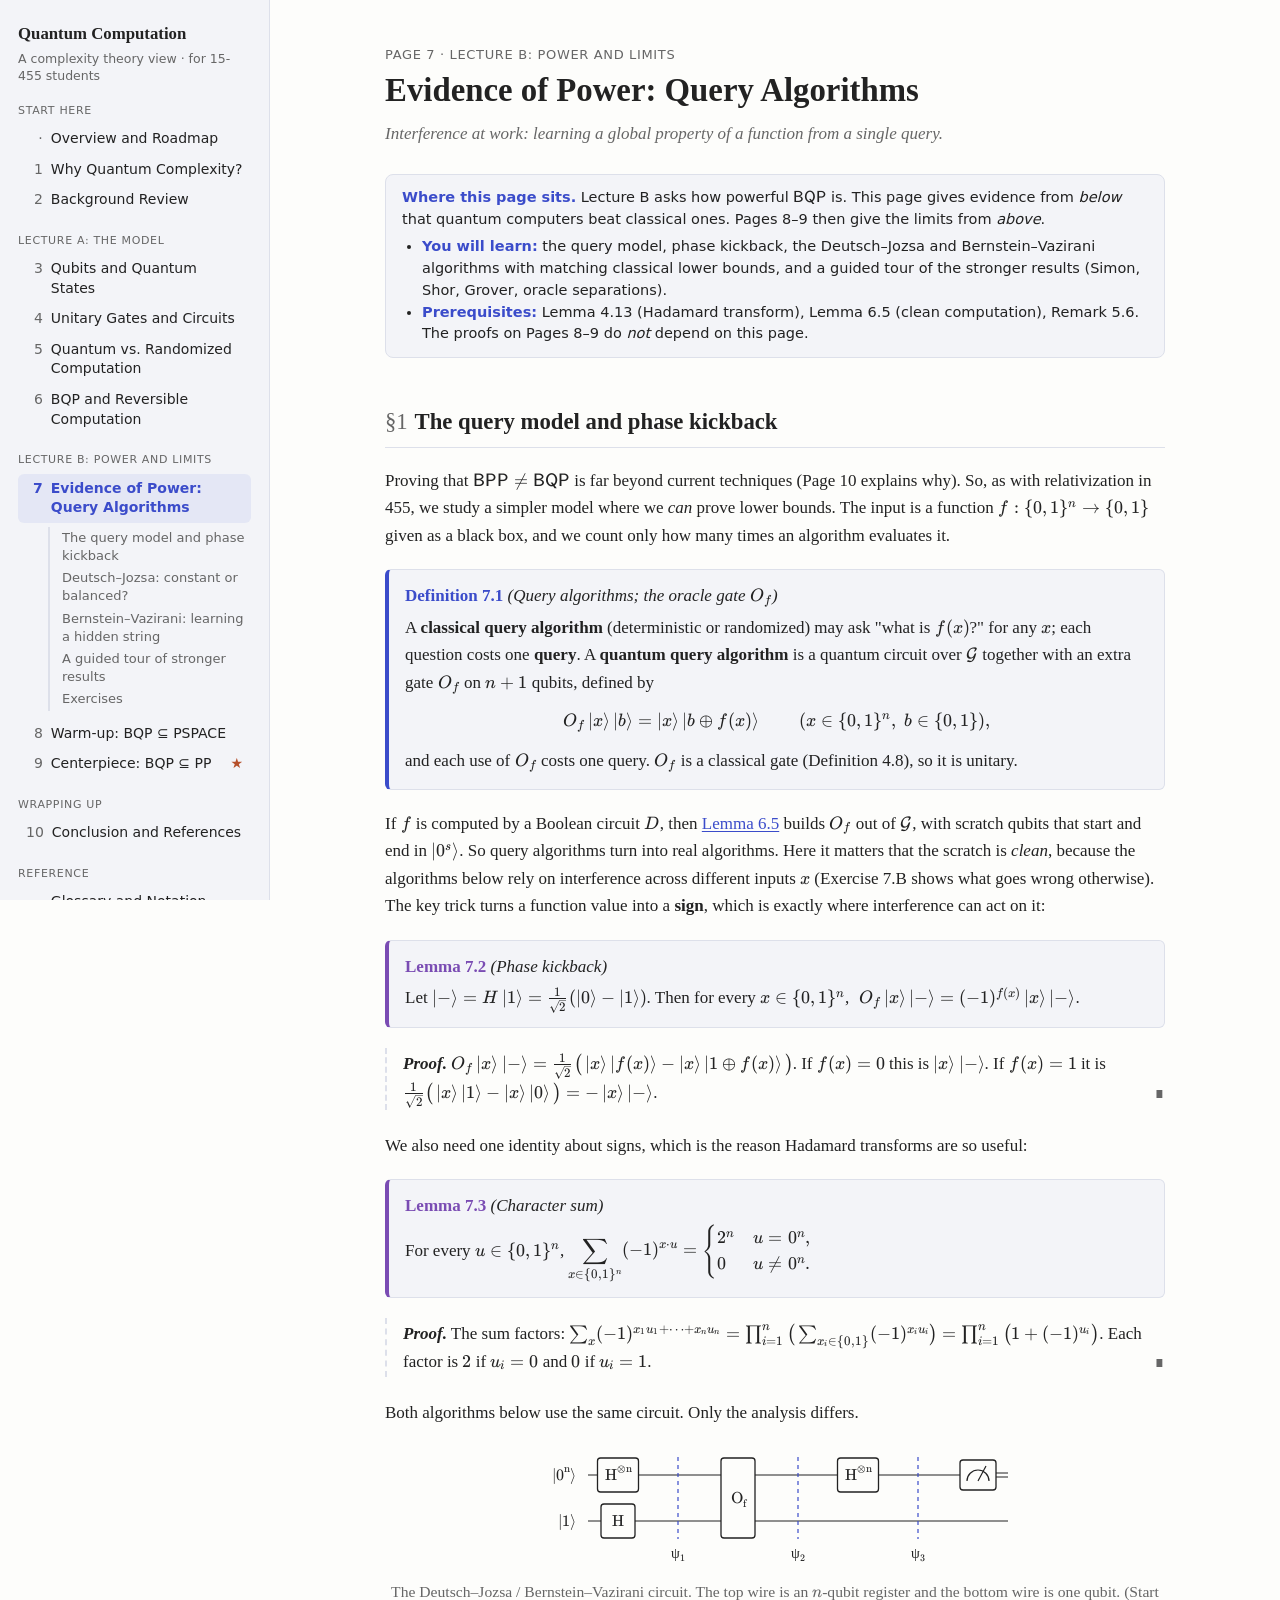
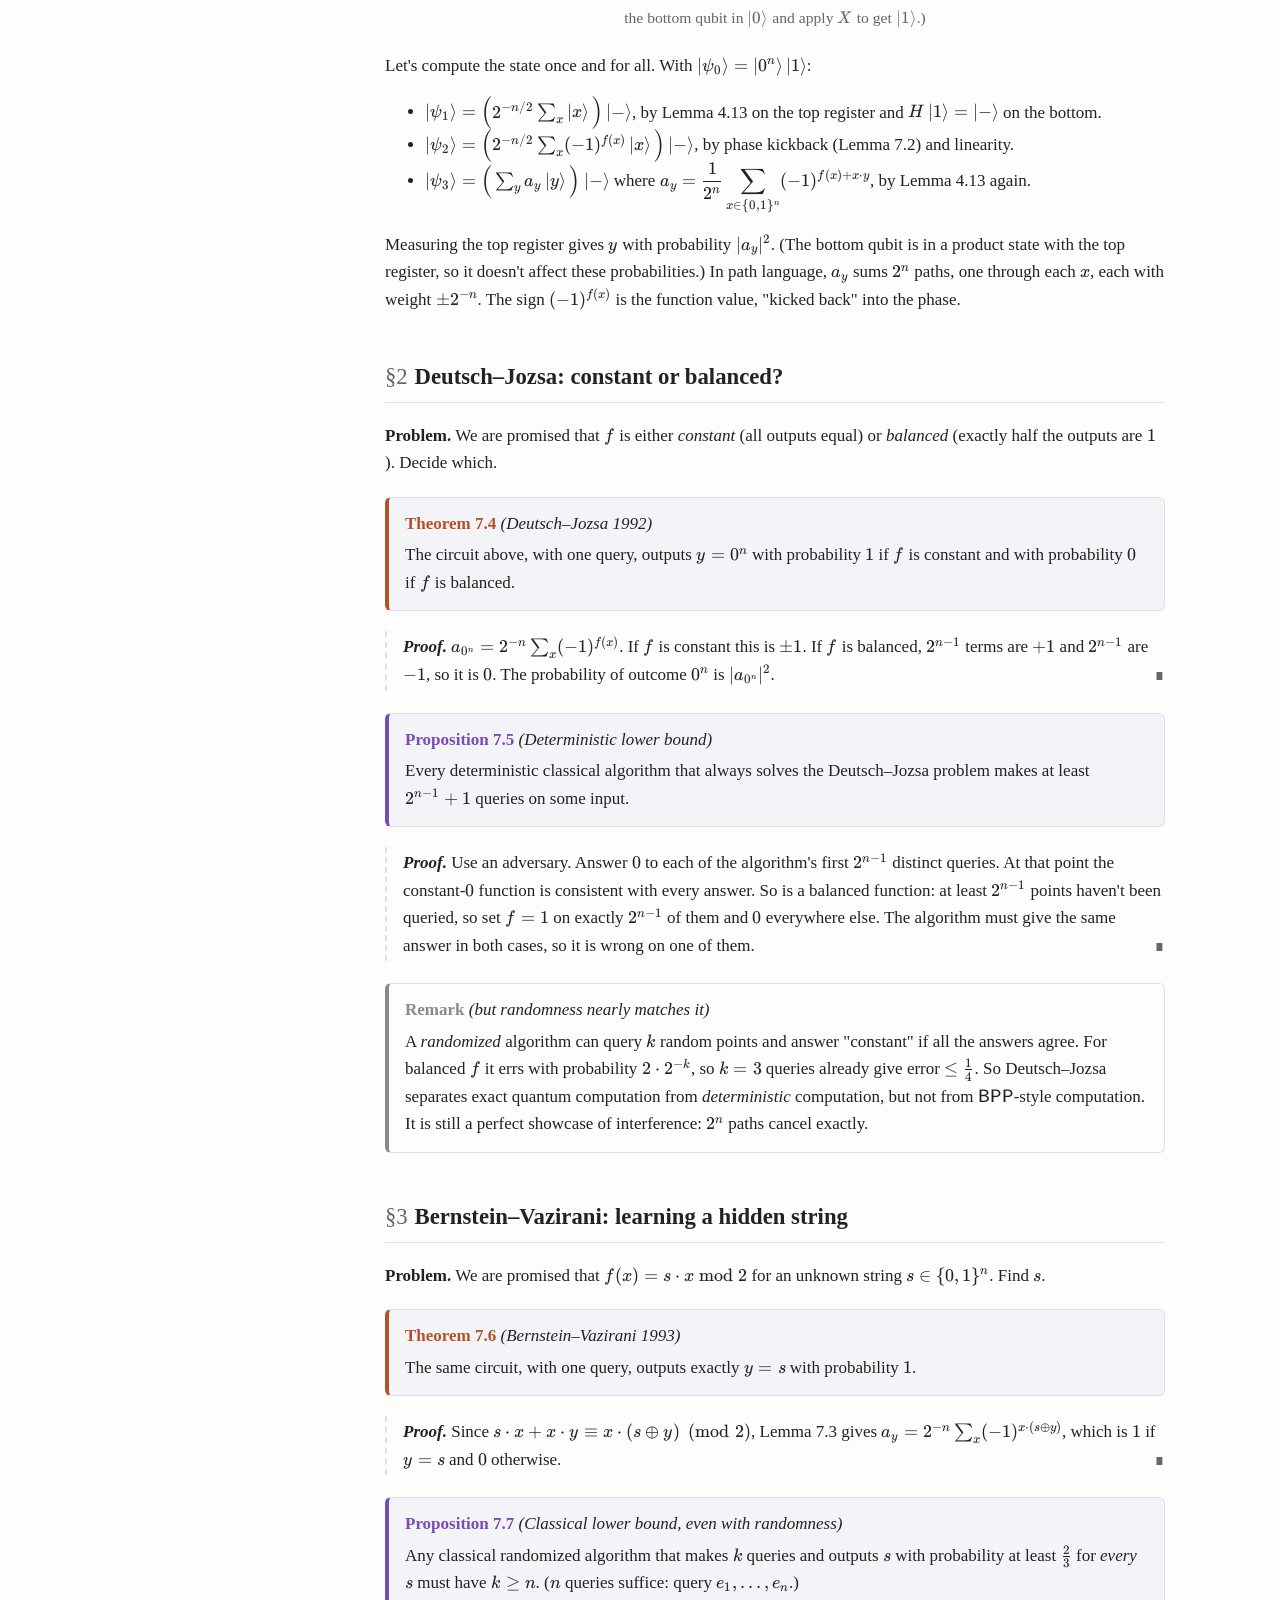
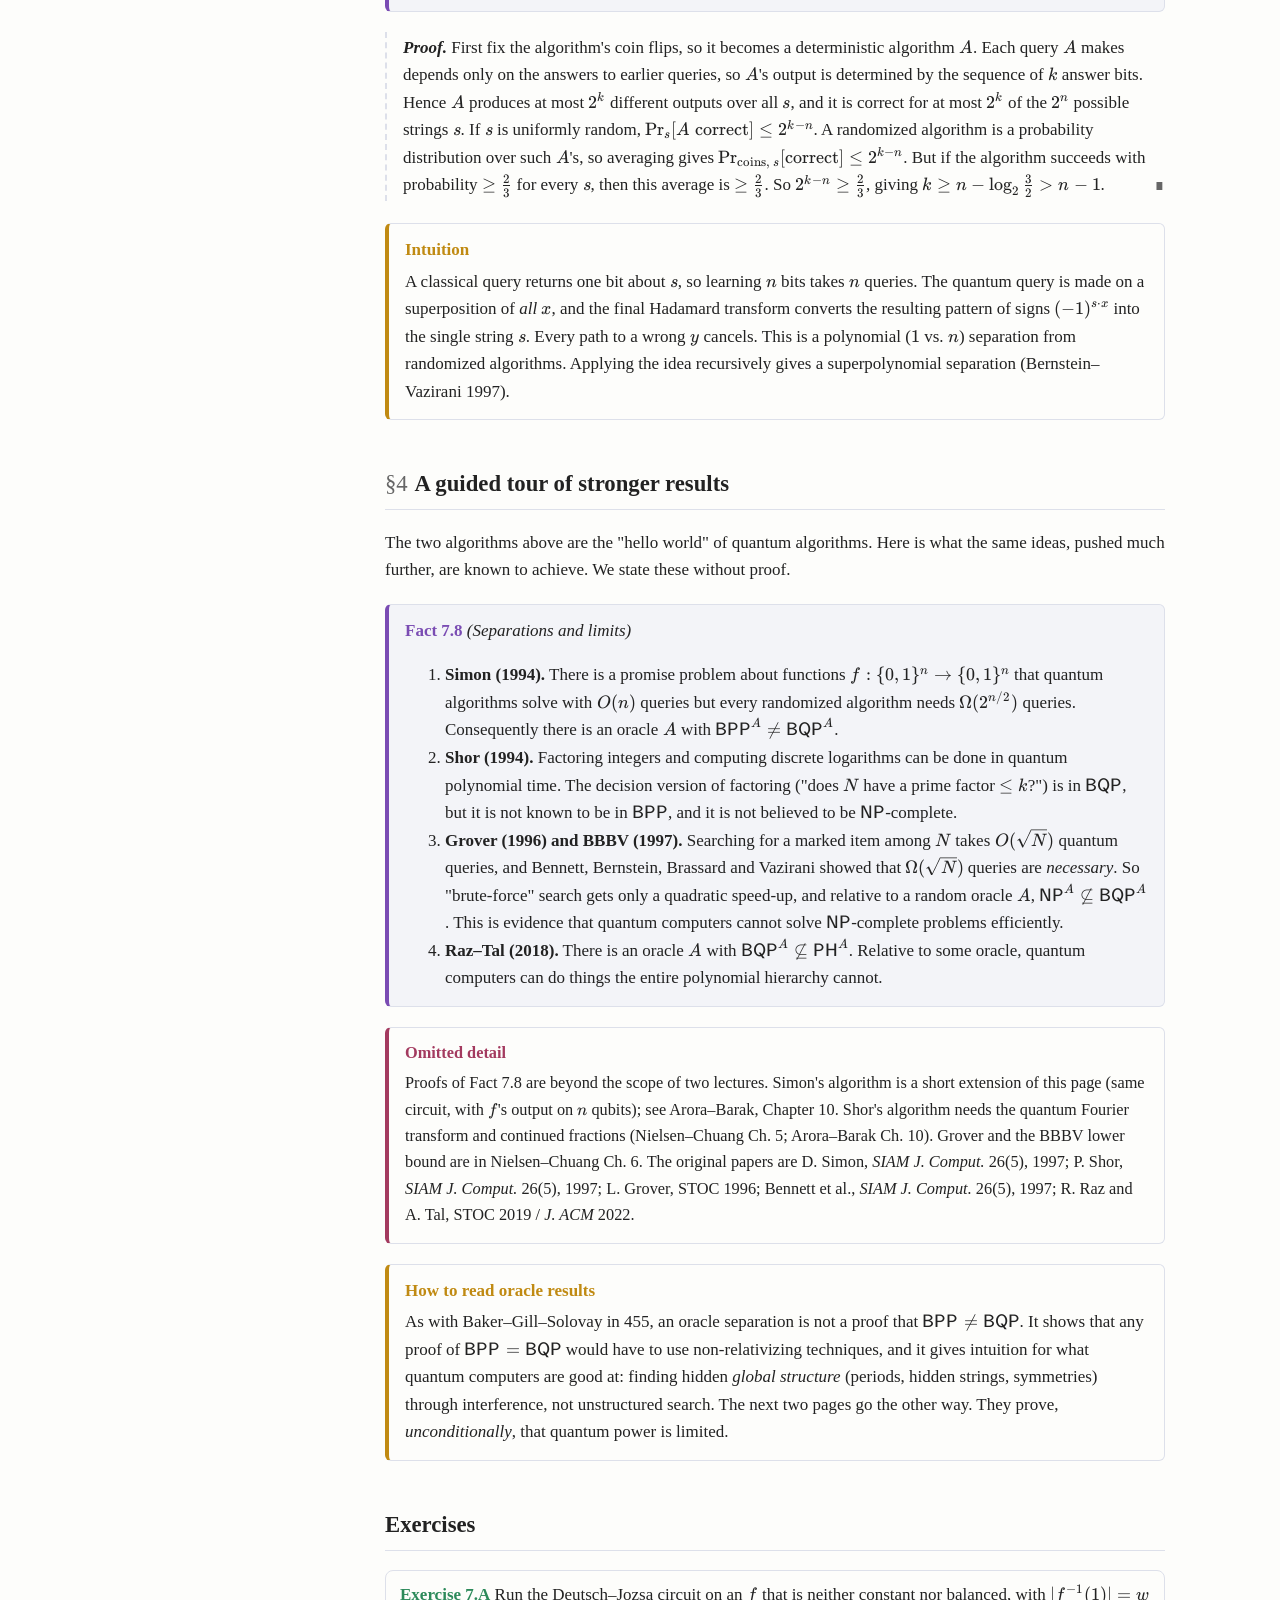
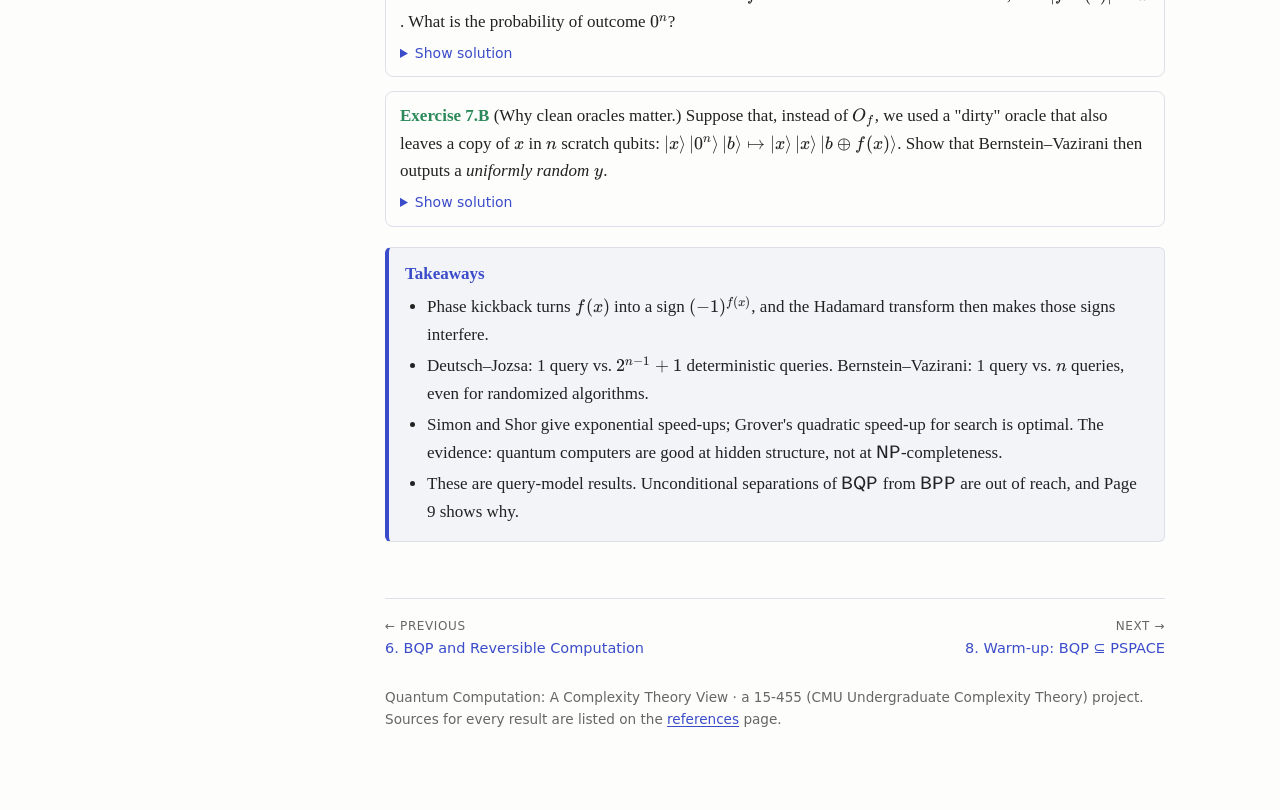
==== algorithms.html @ dc387c8b "Build out full quantum computation site (centerpiece: BQP ⊆ PP) Twelve pages with shared navigation," ====
<!DOCTYPE html>
<html lang="en">
<head>
  <meta charset="UTF-8">
  <meta name="viewport" content="width=device-width, initial-scale=1.0">
  <title>7. Evidence of Power: Query Algorithms | Quantum Computation</title>
  <link rel="icon" href="data:,">
  <link rel="stylesheet" href="assets/katex/katex.min.css">
  <link rel="stylesheet" href="assets/site.css">
  <script defer src="assets/katex/katex.min.js"></script>
  <script defer src="assets/katex/contrib/auto-render.min.js"></script>
  <script defer src="assets/site.js"></script>
</head>
<body>
<main><div class="content">

<p class="page-kicker">Page 7 &middot; Lecture B: power and limits</p>
<h1>Evidence of Power: Query Algorithms</h1>
<p class="subtitle">Interference at work: learning a global property of a function from a single query.</p>

<div class="place">
  <b>Where this page sits.</b> Lecture B asks how powerful $\mathsf{BQP}$ is. This page gives evidence from <em>below</em> that quantum computers beat classical ones. Pages 8&ndash;9 then give the limits from <em>above</em>.
  <ul>
    <li><b>You will learn:</b> the query model, phase kickback, the Deutsch&ndash;Jozsa and Bernstein&ndash;Vazirani algorithms with matching classical lower bounds, and a guided tour of the stronger results (Simon, Shor, Grover, oracle separations).</li>
    <li><b>Prerequisites:</b> Lemma 4.13 (Hadamard transform), Lemma 6.5 (clean computation), Remark 5.6. The proofs on Pages 8&ndash;9 do <em>not</em> depend on this page.</li>
  </ul>
</div>

<h2 id="query-model"><span class="sec">&sect;1</span>The query model and phase kickback</h2>
<p>
Proving that $\mathsf{BPP}\ne\mathsf{BQP}$ is far beyond current techniques (Page 10 explains why). So, as with relativization in 455, we study a simpler model where we <em>can</em> prove lower bounds.
The input is a function $f:\{0,1\}^n\to\{0,1\}$ given as a black box, and we count only how many times an algorithm evaluates it.
</p>
<div class="box def" id="def-oracle">
  <div class="box-title"><span class="label">Definition 7.1</span> <span class="name">(Query algorithms; the oracle gate $O_f$)</span></div>
  <p>A <strong>classical query algorithm</strong> (deterministic or randomized) may ask "what is $f(x)$?" for any $x$; each question costs one <strong>query</strong>.
  A <strong>quantum query algorithm</strong> is a quantum circuit over $\mathcal G$ together with an extra gate $O_f$ on $n+1$ qubits, defined by
  $$O_f\ket x\ket b = \ket x\ket{b\oplus f(x)}\qquad(x\in\{0,1\}^n,\ b\in\{0,1\}),$$
  and each use of $O_f$ costs one query. $O_f$ is a classical gate (Definition 4.8), so it is unitary.</p>
</div>
<p>
If $f$ is computed by a Boolean circuit $D$, then <a href="bqp.html#lem-bennett">Lemma 6.5</a> builds $O_f$ out of $\mathcal G$, with scratch qubits that start and end in $\ket{0^s}$. So query algorithms turn into real algorithms.
Here it matters that the scratch is <em>clean</em>, because the algorithms below rely on interference across different inputs $x$ (Exercise 7.B shows what goes wrong otherwise).
The key trick turns a function value into a <strong>sign</strong>, which is exactly where interference can act on it:
</p>
<div class="box lem" id="lem-kickback">
  <div class="box-title"><span class="label">Lemma 7.2</span> <span class="name">(Phase kickback)</span></div>
  <p>Let $\ket- = H\ket1 = \tfrac{1}{\sqrt2}(\ket0-\ket1)$. Then for every $x\in\{0,1\}^n$, $\;O_f\ket x\ket- = (-1)^{f(x)}\ket x\ket-$.</p>
</div>
<div class="proof"><span class="proof-label">Proof.</span>
  $O_f\ket x\ket- = \tfrac1{\sqrt2}\big(\ket x\ket{f(x)} - \ket x\ket{1\oplus f(x)}\big)$. If $f(x)=0$ this is $\ket x\ket-$. If $f(x)=1$ it is $\tfrac1{\sqrt2}\big(\ket x\ket1 - \ket x\ket0\big) = -\ket x\ket-$.
  <span class="qed">&#8718;</span>
</div>

<p>We also need one identity about signs, which is the reason Hadamard transforms are so useful:</p>
<div class="box lem" id="lem-charsum">
  <div class="box-title"><span class="label">Lemma 7.3</span> <span class="name">(Character sum)</span></div>
  <p>For every $u\in\{0,1\}^n$, $\displaystyle\sum_{x\in\{0,1\}^n}(-1)^{x\cdot u} = \begin{cases}2^n & u = 0^n,\\ 0 & u\ne 0^n.\end{cases}$</p>
</div>
<div class="proof"><span class="proof-label">Proof.</span>
  The sum factors: $\sum_x(-1)^{x_1u_1+\cdots+x_nu_n} = \prod_{i=1}^n\big(\sum_{x_i\in\{0,1\}}(-1)^{x_iu_i}\big) = \prod_{i=1}^n\big(1+(-1)^{u_i}\big)$. Each factor is $2$ if $u_i=0$ and $0$ if $u_i = 1$.
  <span class="qed">&#8718;</span>
</div>

<p>Both algorithms below use the same circuit. Only the analysis differs.</p>
<figure class="circuit" id="fig-dj" data-wires="|0^{n}⟩;|1⟩" data-gates="BOX H^{⊗n} 0 0 + H 1, SLICE ψ_1, BOX O_f 0 1, SLICE ψ_2, BOX H^{⊗n} 0 0, SLICE ψ_3, M 0"
  data-alt="Hadamard on n input qubits and on an ancilla in state 1, one oracle query, Hadamards on the input qubits, measure the input qubits">
  <figcaption>The Deutsch&ndash;Jozsa / Bernstein&ndash;Vazirani circuit. The top wire is an $n$-qubit register and the bottom wire is one qubit. (Start the bottom qubit in $\ket0$ and apply $X$ to get $\ket1$.)</figcaption>
</figure>
<p>Let's compute the state once and for all. With $\ket{\psi_0} = \ket{0^n}\ket1$:</p>
<ul>
  <li>$\ket{\psi_1} = \Big(2^{-n/2}\sum_{x}\ket x\Big)\ket-$, by Lemma 4.13 on the top register and $H\ket1 = \ket-$ on the bottom.</li>
  <li>$\ket{\psi_2} = \Big(2^{-n/2}\sum_x(-1)^{f(x)}\ket x\Big)\ket-$, by phase kickback (Lemma 7.2) and linearity.</li>
  <li>$\ket{\psi_3} = \Big(\sum_{y}a_y\ket y\Big)\ket-$ where $\displaystyle a_y = \frac{1}{2^n}\sum_{x\in\{0,1\}^n}(-1)^{f(x)+x\cdot y}$, by Lemma 4.13 again.</li>
</ul>
<p>Measuring the top register gives $y$ with probability $|a_y|^2$. (The bottom qubit is in a product state with the top register, so it doesn't affect these probabilities.)
In path language, $a_y$ sums $2^n$ paths, one through each $x$, each with weight $\pm 2^{-n}$. The sign $(-1)^{f(x)}$ is the function value, "kicked back" into the phase.</p>

<h2 id="dj"><span class="sec">&sect;2</span>Deutsch&ndash;Jozsa: constant or balanced?</h2>
<p><strong>Problem.</strong> We are promised that $f$ is either <em>constant</em> (all outputs equal) or <em>balanced</em> (exactly half the outputs are $1$). Decide which.</p>
<div class="box thm" id="thm-dj">
  <div class="box-title"><span class="label">Theorem 7.4</span> <span class="name">(Deutsch&ndash;Jozsa 1992)</span></div>
  <p>The circuit above, with one query, outputs $y = 0^n$ with probability $1$ if $f$ is constant and with probability $0$ if $f$ is balanced.</p>
</div>
<div class="proof"><span class="proof-label">Proof.</span>
  $a_{0^n} = 2^{-n}\sum_x(-1)^{f(x)}$. If $f$ is constant this is $\pm1$. If $f$ is balanced, $2^{n-1}$ terms are $+1$ and $2^{n-1}$ are $-1$, so it is $0$. The probability of outcome $0^n$ is $|a_{0^n}|^2$.
  <span class="qed">&#8718;</span>
</div>
<div class="box prop" id="prop-dj-lb">
  <div class="box-title"><span class="label">Proposition 7.5</span> <span class="name">(Deterministic lower bound)</span></div>
  <p>Every deterministic classical algorithm that always solves the Deutsch&ndash;Jozsa problem makes at least $2^{n-1}+1$ queries on some input.</p>
</div>
<div class="proof"><span class="proof-label">Proof.</span>
  Use an adversary. Answer $0$ to each of the algorithm's first $2^{n-1}$ distinct queries. At that point the constant-$0$ function is consistent with every answer. So is a balanced function:
  at least $2^{n-1}$ points haven't been queried, so set $f=1$ on exactly $2^{n-1}$ of them and $0$ everywhere else. The algorithm must give the same answer in both cases, so it is wrong on one of them.
  <span class="qed">&#8718;</span>
</div>
<div class="box rem" id="rem-dj-randomized">
  <div class="box-title"><span class="label">Remark</span> <span class="name">(but randomness nearly matches it)</span></div>
  <p>A <em>randomized</em> algorithm can query $k$ random points and answer "constant" if all the answers agree. For balanced $f$ it errs with probability $2\cdot2^{-k}$, so $k=3$ queries already give error $\le\tfrac14$.
  So Deutsch&ndash;Jozsa separates exact quantum computation from <em>deterministic</em> computation, but not from $\mathsf{BPP}$-style computation. It is still a perfect showcase of interference: $2^n$ paths cancel exactly.</p>
</div>

<h2 id="bv"><span class="sec">&sect;3</span>Bernstein&ndash;Vazirani: learning a hidden string</h2>
<p><strong>Problem.</strong> We are promised that $f(x) = s\cdot x \bmod 2$ for an unknown string $s\in\{0,1\}^n$. Find $s$.</p>
<div class="box thm" id="thm-bv">
  <div class="box-title"><span class="label">Theorem 7.6</span> <span class="name">(Bernstein&ndash;Vazirani 1993)</span></div>
  <p>The same circuit, with one query, outputs exactly $y = s$ with probability $1$.</p>
</div>
<div class="proof"><span class="proof-label">Proof.</span>
  Since $s\cdot x + x\cdot y \equiv x\cdot(s\oplus y)\pmod 2$, Lemma 7.3 gives $a_y = 2^{-n}\sum_x(-1)^{x\cdot(s\oplus y)}$, which is $1$ if $y = s$ and $0$ otherwise.
  <span class="qed">&#8718;</span>
</div>
<div class="box prop" id="prop-bv-lb">
  <div class="box-title"><span class="label">Proposition 7.7</span> <span class="name">(Classical lower bound, even with randomness)</span></div>
  <p>Any classical randomized algorithm that makes $k$ queries and outputs $s$ with probability at least $\tfrac23$ for <em>every</em> $s$ must have $k\ge n$. ($n$ queries suffice: query $e_1,\dots,e_n$.)</p>
</div>
<div class="proof"><span class="proof-label">Proof.</span>
  First fix the algorithm's coin flips, so it becomes a deterministic algorithm $A$. Each query $A$ makes depends only on the answers to earlier queries, so $A$'s output is determined by the sequence of $k$ answer bits.
  Hence $A$ produces at most $2^k$ different outputs over all $s$, and it is correct for at most $2^k$ of the $2^n$ possible strings $s$. If $s$ is uniformly random, $\Pr_s[A\text{ correct}]\le 2^{k-n}$.
  A randomized algorithm is a probability distribution over such $A$'s, so averaging gives $\Pr_{\text{coins},\,s}[\text{correct}]\le2^{k-n}$.
  But if the algorithm succeeds with probability $\ge\tfrac23$ for every $s$, then this average is $\ge\tfrac23$. So $2^{k-n}\ge\tfrac23$, giving $k\ge n-\log_2\tfrac32 > n-1$.
  <span class="qed">&#8718;</span>
</div>
<div class="box intu" id="intu-bv">
  <div class="box-title"><span class="label">Intuition</span></div>
  <p>A classical query returns one bit about $s$, so learning $n$ bits takes $n$ queries. The quantum query is made on a superposition of <em>all</em> $x$, and the final Hadamard transform converts the resulting pattern of signs
  $(-1)^{s\cdot x}$ into the single string $s$. Every path to a wrong $y$ cancels. This is a polynomial ($1$ vs. $n$) separation from randomized algorithms. Applying the idea recursively gives a superpolynomial separation (Bernstein&ndash;Vazirani 1997).</p>
</div>

<h2 id="tour"><span class="sec">&sect;4</span>A guided tour of stronger results</h2>
<p>The two algorithms above are the "hello world" of quantum algorithms. Here is what the same ideas, pushed much further, are known to achieve. We state these without proof.</p>
<div class="box fact" id="fact-separations">
  <div class="box-title"><span class="label">Fact 7.8</span> <span class="name">(Separations and limits)</span></div>
  <ol>
    <li><strong>Simon (1994).</strong> There is a promise problem about functions $f:\{0,1\}^n\to\{0,1\}^n$ that quantum algorithms solve with $O(n)$ queries but every randomized algorithm needs $\Omega(2^{n/2})$ queries.
      Consequently there is an oracle $A$ with $\mathsf{BPP}^A\ne\mathsf{BQP}^A$.</li>
    <li><strong>Shor (1994).</strong> Factoring integers and computing discrete logarithms can be done in quantum polynomial time. The decision version of factoring ("does $N$ have a prime factor $\le k$?") is in $\mathsf{BQP}$,
      but it is not known to be in $\mathsf{BPP}$, and it is not believed to be $\mathsf{NP}$-complete.</li>
    <li><strong>Grover (1996) and BBBV (1997).</strong> Searching for a marked item among $N$ takes $O(\sqrt N)$ quantum queries, and Bennett, Bernstein, Brassard and Vazirani showed that $\Omega(\sqrt N)$ queries are <em>necessary</em>.
      So "brute-force" search gets only a quadratic speed-up, and relative to a random oracle $A$, $\mathsf{NP}^A\not\subseteq\mathsf{BQP}^A$. This is evidence that quantum computers cannot solve $\mathsf{NP}$-complete problems efficiently.</li>
    <li><strong>Raz&ndash;Tal (2018).</strong> There is an oracle $A$ with $\mathsf{BQP}^A\not\subseteq\mathsf{PH}^A$. Relative to some oracle, quantum computers can do things the entire polynomial hierarchy cannot.</li>
  </ol>
</div>
<div class="box omit" id="omit-separations">
  <div class="box-title"><span class="label">Omitted detail</span></div>
  <p>Proofs of Fact 7.8 are beyond the scope of two lectures. Simon's algorithm is a short extension of this page (same circuit, with $f$'s output on $n$ qubits); see Arora&ndash;Barak, Chapter 10.
  Shor's algorithm needs the quantum Fourier transform and continued fractions (Nielsen&ndash;Chuang Ch. 5; Arora&ndash;Barak Ch. 10). Grover and the BBBV lower bound are in Nielsen&ndash;Chuang Ch. 6.
  The original papers are D. Simon, <em>SIAM J. Comput.</em> 26(5), 1997; P. Shor, <em>SIAM J. Comput.</em> 26(5), 1997; L. Grover, STOC 1996; Bennett et al., <em>SIAM J. Comput.</em> 26(5), 1997; R. Raz and A. Tal, STOC 2019 / <em>J. ACM</em> 2022.</p>
</div>
<div class="box intu" id="intu-oracles">
  <div class="box-title"><span class="label">How to read oracle results</span></div>
  <p>As with Baker&ndash;Gill&ndash;Solovay in 455, an oracle separation is not a proof that $\mathsf{BPP}\ne\mathsf{BQP}$. It shows that any proof of $\mathsf{BPP}=\mathsf{BQP}$ would have to use non-relativizing techniques,
  and it gives intuition for what quantum computers are good at: finding hidden <em>global structure</em> (periods, hidden strings, symmetries) through interference, not unstructured search.
  The next two pages go the other way. They prove, <em>unconditionally</em>, that quantum power is limited.</p>
</div>

<h2 id="exercises">Exercises</h2>
<div class="exercise-q">
  <span class="label">Exercise 7.A</span> Run the Deutsch&ndash;Jozsa circuit on an $f$ that is neither constant nor balanced, with $|f^{-1}(1)| = w$. What is the probability of outcome $0^n$?
  <details><summary>Show solution</summary><p>$a_{0^n} = 2^{-n}\big((2^n-w) - w\big) = 1 - 2w/2^n$, so the probability is $(1-2w/2^n)^2$. It is $1$ at $w\in\{0,2^n\}$ and $0$ at $w=2^{n-1}$.</p></details>
</div>
<div class="exercise-q">
  <span class="label">Exercise 7.B</span> (Why clean oracles matter.) Suppose that, instead of $O_f$, we used a "dirty" oracle that also leaves a copy of $x$ in $n$ scratch qubits:
  $\ket x\ket{0^n}\ket b\mapsto\ket x\ket x\ket{b\oplus f(x)}$. Show that Bernstein&ndash;Vazirani then outputs a <em>uniformly random</em> $y$.
  <details><summary>Show solution</summary><p>After the query the state is $2^{-n/2}\sum_x(-1)^{s\cdot x}\ket x\ket x\ket-$. After $H^{\otimes n}$ on the first register it is $2^{-n}\sum_{x,y}(-1)^{s\cdot x+x\cdot y}\ket y\ket x\ket-$.
  Now each $\ket{y}\ket{x}$ is a <em>different</em> basis state for each $x$, so nothing cancels (Remark 5.6). $\Pr[y] = \sum_x 2^{-2n} = 2^{-n}$ for every $y$.</p></details>
</div>

<div class="box takeaways" id="takeaways">
  <div class="box-title"><span class="label">Takeaways</span></div>
  <ul>
    <li>Phase kickback turns $f(x)$ into a sign $(-1)^{f(x)}$, and the Hadamard transform then makes those signs interfere.</li>
    <li>Deutsch&ndash;Jozsa: 1 query vs. $2^{n-1}+1$ deterministic queries. Bernstein&ndash;Vazirani: 1 query vs. $n$ queries, even for randomized algorithms.</li>
    <li>Simon and Shor give exponential speed-ups; Grover's quadratic speed-up for search is optimal. The evidence: quantum computers are good at hidden structure, not at $\mathsf{NP}$-completeness.</li>
    <li>These are query-model results. Unconditional separations of $\mathsf{BQP}$ from $\mathsf{BPP}$ are out of reach, and Page 9 shows why.</li>
  </ul>
</div>

</div></main>
</body>
</html>
---- assets/site.css ----
/* Quantum Computation: A Complexity Theory View — shared styles */
:root {
  --bg: #fdfdfb;
  --text: #222;
  --muted: #666;
  --accent: #3b4cca;
  --accent-soft: rgba(59, 76, 202, 0.08);
  --card: #f3f4f8;
  --border: #dde0ea;
  --def: #3b4cca;
  --thm: #b5502b;
  --lem: #7a4cb3;
  --ex: #2c8a5a;
  --rem: #8a8a8a;
  --intu: #c08a12;
  --omit: #a33a5f;
  --pos: #2c8a5a;
  --neg: #c0392b;
  --sidebar-w: 270px;
}
@media (prefers-color-scheme: dark) {
  :root {
    --bg: #16171c;
    --text: #e6e6e6;
    --muted: #a0a0a8;
    --accent: #8f9cff;
    --accent-soft: rgba(143, 156, 255, 0.10);
    --card: #20222a;
    --border: #33364a;
    --def: #8f9cff;
    --thm: #f0936b;
    --lem: #c19cf0;
    --ex: #6fd19c;
    --rem: #9a9aa4;
    --intu: #f2c25a;
    --omit: #f08cb0;
    --pos: #6fd19c;
    --neg: #ff8a7a;
  }
}
* { box-sizing: border-box; }
html { scroll-padding-top: 16px; }
body {
  margin: 0;
  background: var(--bg);
  color: var(--text);
  font-family: Georgia, "Times New Roman", serif;
  font-size: 17px;
  line-height: 1.62;
}
a { color: var(--accent); text-decoration-thickness: 1px; text-underline-offset: 2px; }
a:hover { text-decoration-thickness: 2px; }

/* ---------- layout ---------- */
.layout { display: flex; min-height: 100vh; }
#sidebar {
  width: var(--sidebar-w);
  flex: 0 0 var(--sidebar-w);
  border-right: 1px solid var(--border);
  background: var(--card);
  position: sticky; top: 0; height: 100vh; overflow-y: auto;
  padding: 22px 18px 40px;
  font-family: system-ui, -apple-system, "Segoe UI", sans-serif;
  font-size: 14px;
  line-height: 1.4;
}
#sidebar .site-title { display: block; font-family: Georgia, serif; font-size: 1.05rem; font-weight: bold; color: var(--text); text-decoration: none; margin-bottom: 4px; }
#sidebar .site-sub { color: var(--muted); font-size: 12.5px; margin-bottom: 18px; }
#sidebar .part { text-transform: uppercase; letter-spacing: .06em; font-size: 11px; color: var(--muted); margin: 18px 0 6px; }
#sidebar ol { list-style: none; padding: 0; margin: 0; }
#sidebar li { margin: 1px 0; }
#sidebar li a { display: flex; gap: 8px; padding: 5px 8px; border-radius: 6px; color: var(--text); text-decoration: none; }
#sidebar li a:hover { background: var(--accent-soft); }
#sidebar li a .num { color: var(--muted); min-width: 1.2em; text-align: right; }
#sidebar li.current > a { background: var(--accent-soft); color: var(--accent); font-weight: 600; }
#sidebar li.current > a .num { color: var(--accent); }
#sidebar li.star > a::after { content: "★"; color: var(--thm); margin-left: auto; }
#sidebar .toc { margin: 4px 0 8px 30px; border-left: 2px solid var(--border); padding-left: 8px; }
#sidebar .toc a { display: block; padding: 2px 4px; color: var(--muted); text-decoration: none; font-size: 13px; }
#sidebar .toc a:hover, #sidebar .toc a.active { color: var(--accent); }
#sidebar .side-tools { margin-top: 22px; border-top: 1px solid var(--border); padding-top: 12px; }
#sidebar .side-tools a { display: block; padding: 3px 0; text-decoration: none; }

#menu-btn { display: none; }
main {
  flex: 1 1 auto;
  min-width: 0;
  padding: 44px 32px 80px;
}
.content { max-width: 780px; margin: 0 auto; }

@media (max-width: 900px) {
  .layout { display: block; }
  #sidebar { position: fixed; z-index: 50; left: 0; top: 0; transform: translateX(-100%); transition: transform .2s; box-shadow: 2px 0 12px rgba(0,0,0,.2); }
  body.nav-open #sidebar { transform: none; }
  #menu-btn { display: block; position: fixed; top: 10px; left: 10px; z-index: 60; background: var(--card); color: var(--text); border: 1px solid var(--border); border-radius: 8px; padding: 6px 11px; font-size: 15px; cursor: pointer; font-family: system-ui, sans-serif; }
  main { padding: 56px 16px 64px; }
}

/* ---------- headings ---------- */
.page-kicker { font-family: system-ui, sans-serif; font-size: 13px; letter-spacing: .05em; text-transform: uppercase; color: var(--muted); margin: 0 0 6px; }
h1 { font-size: 2.05rem; line-height: 1.2; margin: 0 0 10px; }
.subtitle { color: var(--muted); margin: 0 0 26px; font-style: italic; }
h2 { font-size: 1.42rem; margin-top: 46px; border-bottom: 1px solid var(--border); padding-bottom: 6px; }
h3 { font-size: 1.15rem; margin-top: 30px; }
h2 .sec, h3 .sec { color: var(--muted); font-weight: normal; margin-right: .3em; }

/* ---------- "where this page sits" banner ---------- */
.place {
  font-family: system-ui, sans-serif; font-size: 14.5px; line-height: 1.5;
  background: var(--card); border: 1px solid var(--border); border-radius: 8px;
  padding: 12px 16px; margin: 0 0 28px;
}
.place b { color: var(--accent); }
.place ul { margin: 6px 0 0; padding-left: 20px; }

/* ---------- theorem-like boxes ---------- */
.box {
  --c: var(--def);
  border: 1px solid var(--border);
  border-left: 4px solid var(--c);
  background: var(--card);
  border-radius: 6px;
  padding: 12px 16px 10px;
  margin: 20px 0;
  scroll-margin-top: 20px;
}
.box > .box-title { font-weight: bold; margin-bottom: 4px; }
.box > .box-title .label { color: var(--c); }
.box > .box-title .name { font-weight: normal; font-style: italic; }
.box > :last-child { margin-bottom: 4px; }
.box p:first-of-type { margin-top: 2px; }
.box.def { --c: var(--def); }
.box.thm, .box.cor { --c: var(--thm); }
.box.thm.centerpiece { border-width: 2px; border-left-width: 6px; box-shadow: 0 0 0 4px var(--accent-soft); }
.box.lem, .box.claim, .box.prop, .box.fact { --c: var(--lem); }
.box.ex { --c: var(--ex); background: transparent; }
.box.rem { --c: var(--rem); background: transparent; }
.box.intu { --c: var(--intu); background: transparent; }
.box.omit { --c: var(--omit); background: transparent; font-size: 0.96em; }
.box.takeaways { --c: var(--accent); }
.box.takeaways ol, .box.takeaways ul { margin: 6px 0; padding-left: 22px; }
.box.takeaways li { margin: 4px 0; }
.box:target, .box.flash { animation: flash 1.6s ease-out; }
@keyframes flash { 0% { box-shadow: 0 0 0 6px var(--accent-soft), 0 0 0 2px var(--accent); } 100% { box-shadow: none; } }
.box.thm.centerpiece:target { animation: none; }

.proof { margin: 6px 0 22px; padding: 2px 0 2px 16px; border-left: 2px dashed var(--border); }
.proof > .proof-label { font-style: italic; font-weight: bold; }
.qed { float: right; color: var(--muted); }
.proof::after { content: ""; display: block; clear: both; }

/* step-by-step proof roadmaps */
.roadmap { counter-reset: step; list-style: none; padding: 0; }
.roadmap > li { counter-increment: step; position: relative; padding: 8px 12px 8px 46px; margin: 8px 0; border: 1px solid var(--border); border-radius: 8px; }
.roadmap > li::before { content: counter(step); position: absolute; left: 12px; top: 8px; width: 24px; height: 24px; border-radius: 50%; background: var(--accent); color: var(--bg); font-family: system-ui, sans-serif; font-size: 13px; font-weight: bold; display: flex; align-items: center; justify-content: center; }

/* display equations */
.eq { overflow-x: auto; overflow-y: hidden; margin: 10px 0; }
.eq-tag { float: right; color: var(--muted); margin-left: 12px; }
.katex-display { margin: .7em 0; overflow-x: auto; overflow-y: hidden; padding: 2px 0; }

/* exercises */
details.exercise { border: 1px solid var(--border); border-radius: 8px; padding: 10px 14px; margin: 12px 0; }
details.exercise > summary { cursor: pointer; font-weight: bold; }
details.exercise > summary .label { color: var(--ex); }
details.exercise > .q { margin: 8px 0; }
details.exercise .sol { border-top: 1px dashed var(--border); margin-top: 8px; padding-top: 6px; }
.exercise-q { border: 1px solid var(--border); border-radius: 8px; padding: 10px 14px 4px; margin: 14px 0; }
.exercise-q > .label { font-weight: bold; color: var(--ex); }
.exercise-q details { margin: 6px 0 8px; }
.exercise-q details summary { cursor: pointer; color: var(--accent); font-family: system-ui, sans-serif; font-size: 14px; }

/* tables */
table { border-collapse: collapse; margin: 14px 0; font-size: 0.95em; }
th, td { border: 1px solid var(--border); padding: 6px 10px; text-align: left; vertical-align: top; }
th { background: var(--card); }
.table-wrap { overflow-x: auto; }

/* figures */
figure { margin: 22px 0; text-align: center; }
figure svg { max-width: 100%; height: auto; }
figcaption { color: var(--muted); font-size: 0.92em; margin-top: 6px; text-align: center; }
.circuit svg text { font-family: KaTeX_Main, Georgia, "Times New Roman", serif; }

/* class-inclusion chain */
.chain { display: flex; flex-wrap: wrap; align-items: stretch; justify-content: center; gap: 0; margin: 22px 0; font-family: system-ui, sans-serif; }
.chain .cls { border: 2px solid var(--border); border-radius: 10px; padding: 8px 12px; background: var(--card); font-weight: bold; text-align: center; min-width: 72px; display: flex; flex-direction: column; justify-content: center; }
.chain .cls.q { border-color: var(--accent); color: var(--accent); }
.chain .sub { display: flex; flex-direction: column; align-items: center; justify-content: center; padding: 0 6px; font-size: 12px; color: var(--muted); max-width: 112px; text-align: center; line-height: 1.25; }
.chain .sub .sym { font-size: 22px; color: var(--text); line-height: 1.1; }
.chain .sub a { text-decoration: none; }
.chain .sub.star .sym { color: var(--thm); }

/* nav footer */
.pager { display: flex; justify-content: space-between; gap: 16px; margin-top: 56px; padding-top: 18px; border-top: 1px solid var(--border); font-family: system-ui, sans-serif; font-size: 14.5px; }
.pager a { text-decoration: none; display: block; max-width: 48%; }
.pager a .dir { display: block; color: var(--muted); font-size: 12px; text-transform: uppercase; letter-spacing: .05em; }
.pager .next { text-align: right; margin-left: auto; }
footer.site-foot { margin-top: 26px; color: var(--muted); font-size: 0.85rem; font-family: system-ui, sans-serif; }

/* hover previews */
#preview {
  position: absolute; z-index: 100; max-width: min(520px, 92vw); max-height: 60vh; overflow: auto;
  background: var(--bg); border: 1px solid var(--border); border-radius: 8px;
  box-shadow: 0 8px 28px rgba(0,0,0,.18); padding: 4px 10px; font-size: 15px; display: none;
}
#preview .box { margin: 8px 0; }
#preview .pv-src { font-family: system-ui, sans-serif; font-size: 12px; color: var(--muted); margin: 6px 2px 2px; }

/* misc */
.muted { color: var(--muted); }
.small { font-size: 0.9em; }
.pos { color: var(--pos); font-weight: bold; }
.neg { color: var(--neg); font-weight: bold; }
.kbd, code { font-family: ui-monospace, Menlo, Consolas, monospace; font-size: 0.88em; background: var(--card); border: 1px solid var(--border); border-radius: 4px; padding: 0 4px; }
pre.algo { font-family: ui-monospace, Menlo, Consolas, monospace; font-size: 14px; line-height: 1.5; background: var(--card); border: 1px solid var(--border); border-radius: 8px; padding: 12px 16px; overflow-x: auto; }
.algo-box { background: var(--card); border: 1px solid var(--border); border-radius: 8px; padding: 10px 16px; margin: 16px 0; }
.algo-box .algo-title { font-weight: bold; font-family: system-ui, sans-serif; font-size: 14.5px; margin-bottom: 4px; }
.algo-box ol { margin: 4px 0; padding-left: 22px; }
.algo-box ol ol { margin: 0; }
.two-col { display: grid; grid-template-columns: 1fr 1fr; gap: 16px; }
@media (max-width: 640px) { .two-col { grid-template-columns: 1fr; } }
.card { background: var(--card); border: 1px solid var(--border); border-radius: 8px; padding: 10px 14px; }
.card h4 { margin: 0 0 4px; }

/* overview roadmap cards */
ol.outline { padding-left: 0; list-style: none; }
ol.outline > li { background: var(--card); border: 1px solid var(--border); border-radius: 8px; padding: 14px 18px; margin-bottom: 14px; }
ol.outline > li h3 { margin: 0 0 4px; font-size: 1.1rem; }
ol.outline > li h3 a { text-decoration: none; }
ol.outline > li h3 .n { color: var(--muted); font-weight: normal; margin-right: 6px; }
ol.outline > li p { margin: 4px 0 0; }
ol.outline > li .yields { font-family: system-ui, sans-serif; font-size: 13px; color: var(--muted); margin-top: 6px; }
.lecture-tag { display: inline-block; font-family: system-ui, sans-serif; font-size: 12px; border: 1px solid var(--border); border-radius: 999px; padding: 1px 9px; color: var(--muted); margin-left: 6px; vertical-align: middle; }

/* glossary */
.gloss dt { font-weight: bold; margin-top: 14px; }
.gloss dd { margin: 2px 0 0 18px; }
.gloss dd .where { font-family: system-ui, sans-serif; font-size: 13px; }

/* path explorer widget */
.explorer { border: 2px solid var(--accent); border-radius: 10px; padding: 14px 16px; margin: 24px 0; font-family: system-ui, sans-serif; font-size: 14.5px; }
.explorer h4 { margin: 0 0 8px; font-family: Georgia, serif; font-size: 1.1rem; }
.explorer .controls { display: flex; flex-wrap: wrap; gap: 10px; align-items: end; margin-bottom: 10px; }
.explorer label { display: flex; flex-direction: column; font-size: 12.5px; color: var(--muted); gap: 3px; }
.explorer select, .explorer input, .explorer textarea, .explorer button { font: inherit; color: var(--text); background: var(--bg); border: 1px solid var(--border); border-radius: 6px; padding: 5px 8px; }
.explorer textarea { width: 100%; min-height: 58px; font-family: ui-monospace, Menlo, Consolas, monospace; font-size: 13.5px; }
.explorer button { background: var(--accent); color: var(--bg); border-color: var(--accent); cursor: pointer; font-weight: 600; }
.explorer .err { color: var(--neg); margin: 6px 0; }
.explorer .panel { margin-top: 12px; }
.explorer .panel h5 { margin: 6px 0; font-size: 14px; }
.explorer table { font-family: ui-monospace, Menlo, Consolas, monospace; font-size: 12.5px; }
.explorer td.c, .explorer th.c { text-align: center; }
.explorer .scroll { max-height: 320px; overflow: auto; border: 1px solid var(--border); border-radius: 6px; }
.explorer .scroll table { margin: 0; }
.explorer .summary { background: var(--card); border-radius: 8px; padding: 8px 12px; }
.explorer .summary div { margin: 2px 0; }
.katex { font-size: 1.07em; }
.chain .katex { font-size: 1.1em; }
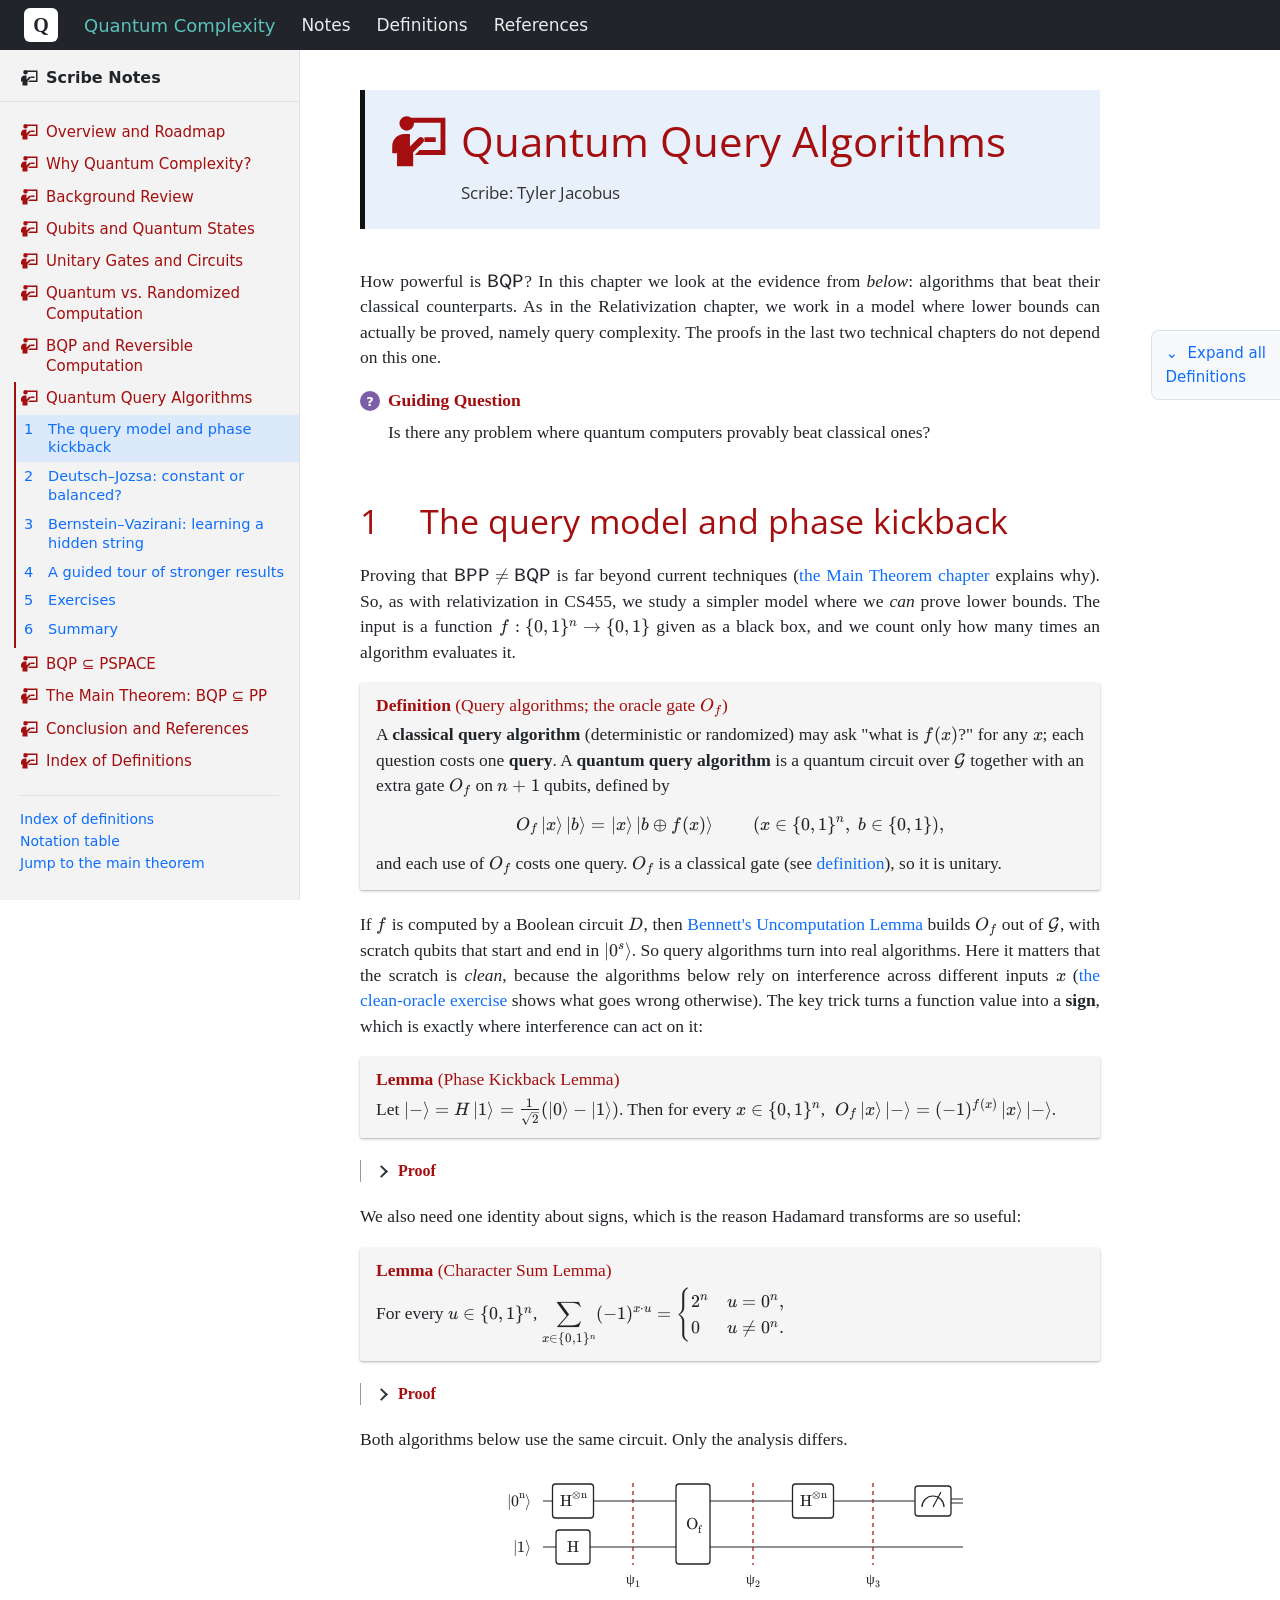
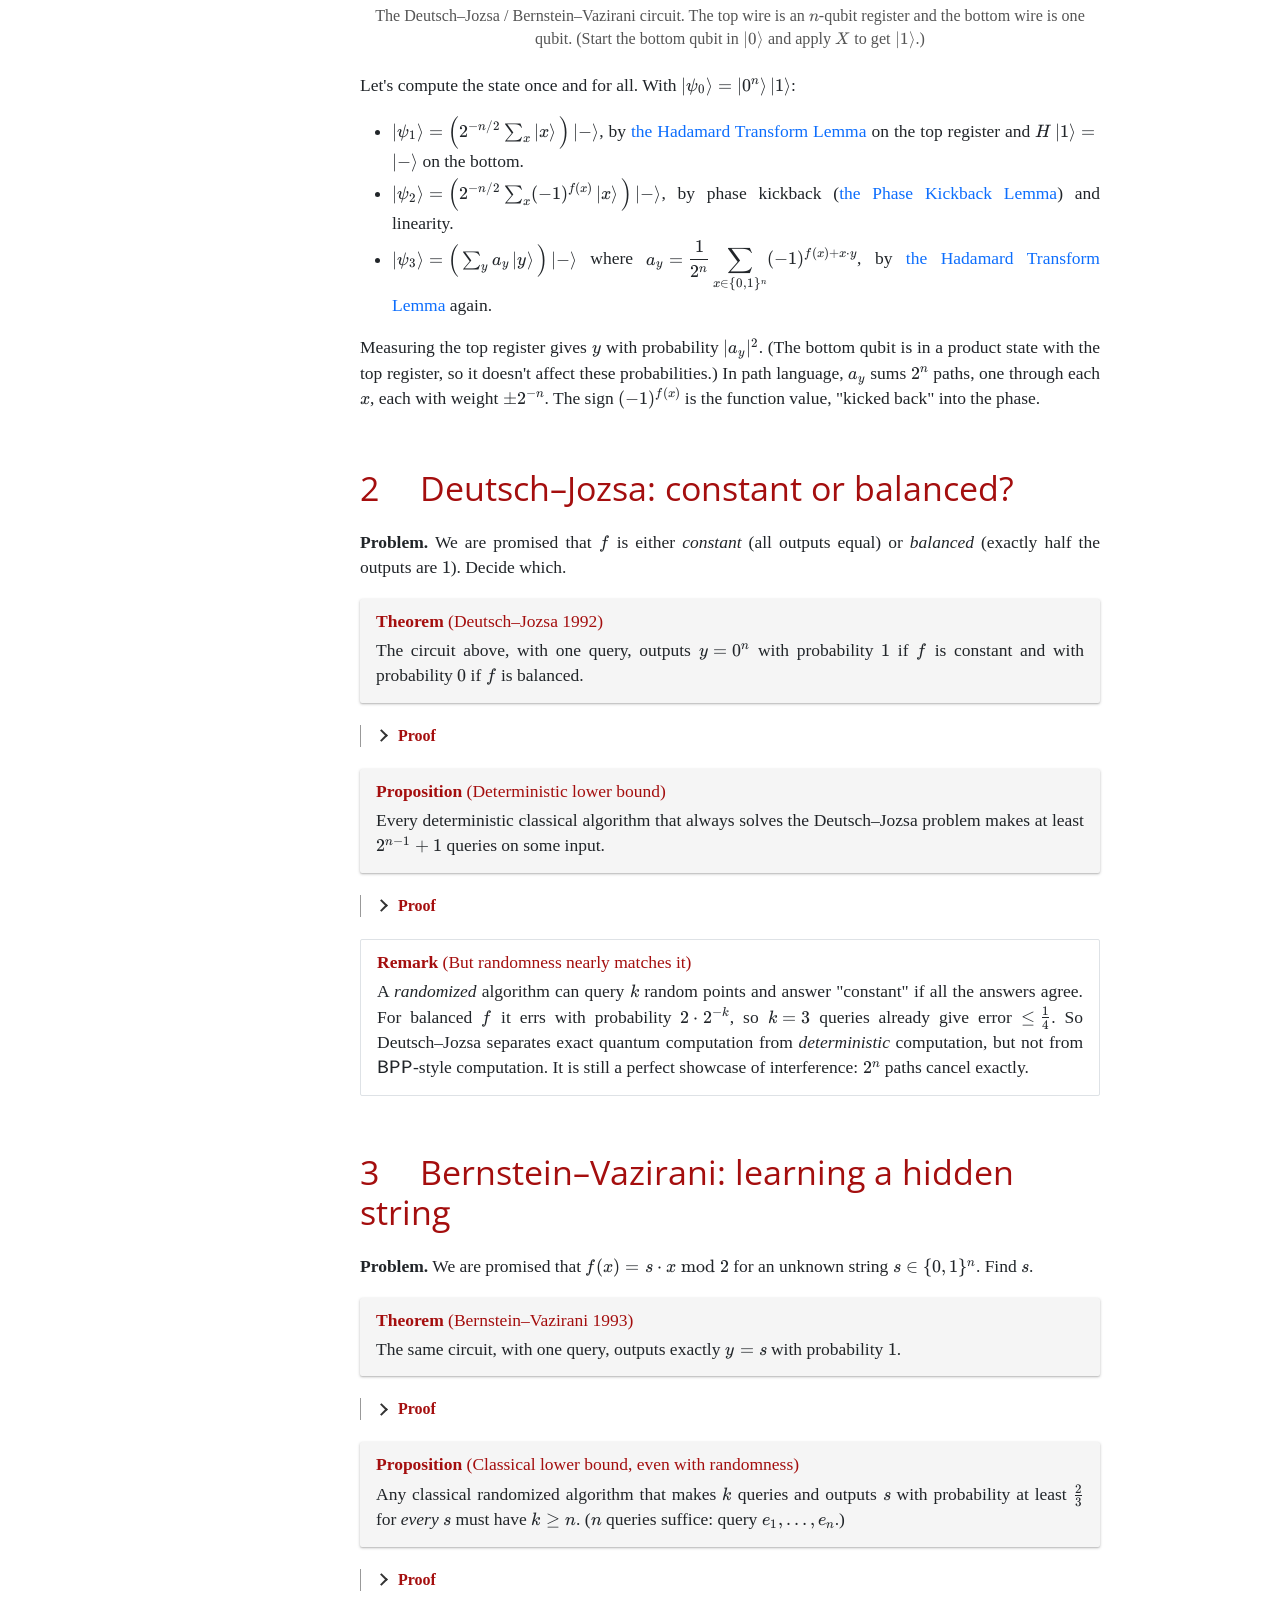
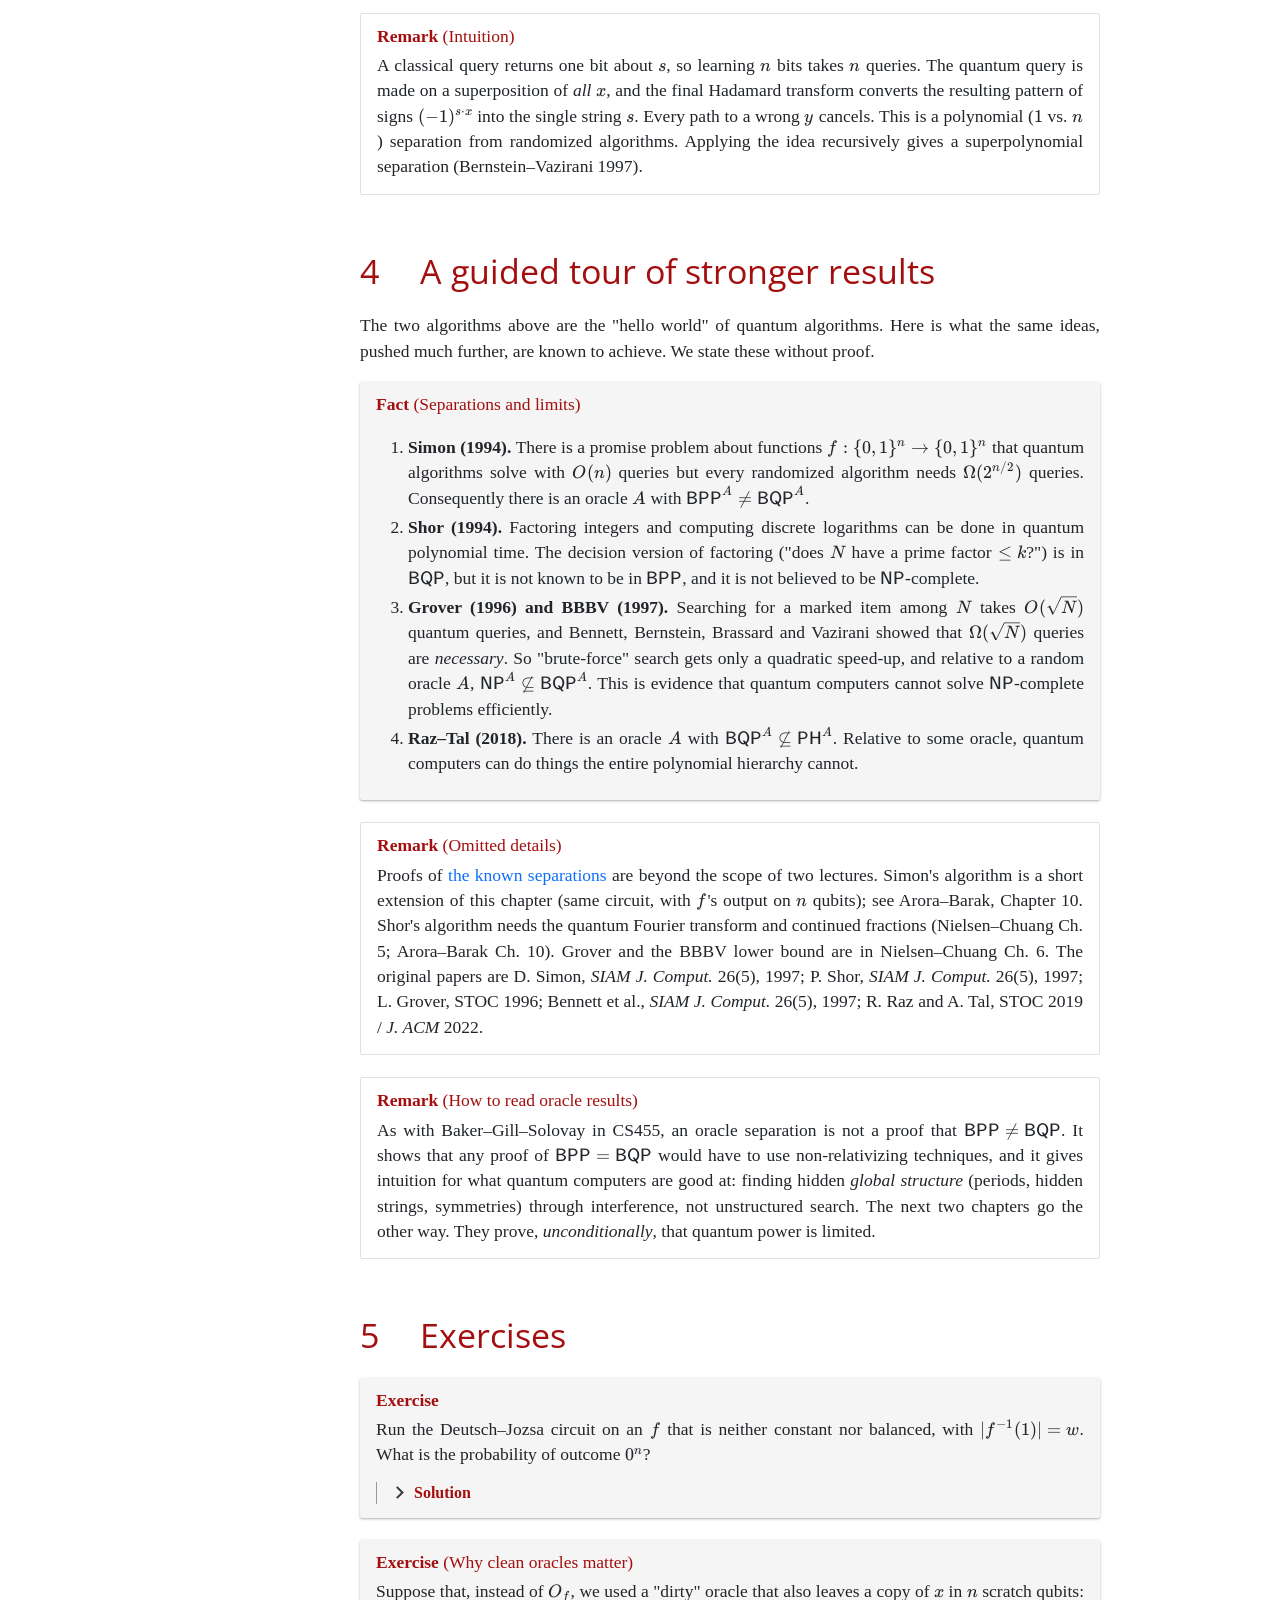
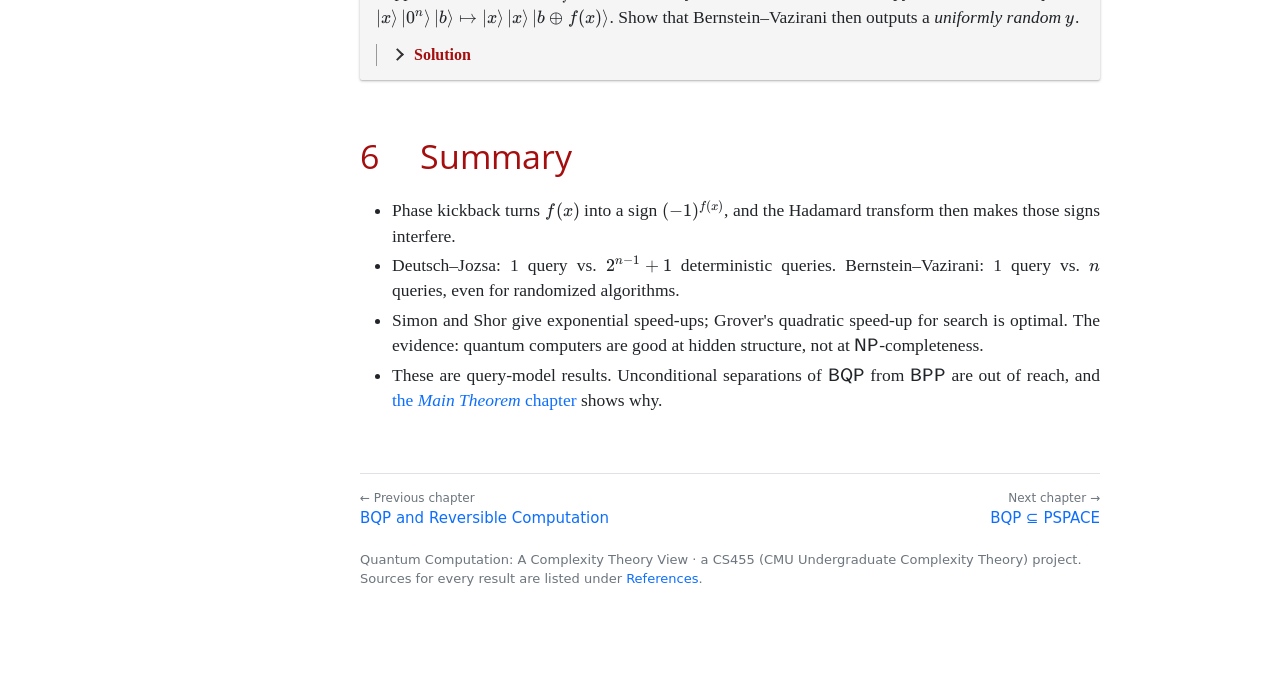
==== commit 6090a0fd: "Restyle notes to match CS455 Panda Notes format Chapter sidebar with expanding numbered sections, li" ====
--- a/algorithms.html
+++ b/algorithms.html
@@ -3,7 +3,7 @@
 <head>
   <meta charset="UTF-8">
   <meta name="viewport" content="width=device-width, initial-scale=1.0">
-  <title>7. Evidence of Power: Query Algorithms | Quantum Computation</title>
+  <title>Evidence of Power: Query Algorithms | Quantum Computation</title>
   <link rel="icon" href="data:,">
   <link rel="stylesheet" href="assets/katex/katex.min.css">
   <link rel="stylesheet" href="assets/site.css">
@@ -14,37 +14,30 @@
 <body>
 <main><div class="content">
 
-<p class="page-kicker">Page 7 &middot; Lecture B: power and limits</p>
-<h1>Evidence of Power: Query Algorithms</h1>
-<p class="subtitle">Interference at work: learning a global property of a function from a single query.</p>
+<header class="chapter-banner"><h1>Quantum Query Algorithms</h1></header>
 
-<div class="place">
-  <b>Where this page sits.</b> Lecture B asks how powerful $\mathsf{BQP}$ is. This page gives evidence from <em>below</em> that quantum computers beat classical ones. Pages 8&ndash;9 then give the limits from <em>above</em>.
-  <ul>
-    <li><b>You will learn:</b> the query model, phase kickback, the Deutsch&ndash;Jozsa and Bernstein&ndash;Vazirani algorithms with matching classical lower bounds, and a guided tour of the stronger results (Simon, Shor, Grover, oracle separations).</li>
-    <li><b>Prerequisites:</b> Lemma 4.13 (Hadamard transform), Lemma 6.5 (clean computation), Remark 5.6. The proofs on Pages 8&ndash;9 do <em>not</em> depend on this page.</li>
-  </ul>
-</div>
+<p>How powerful is $\mathsf{BQP}$? In this chapter we look at the evidence from <em>below</em>: algorithms that beat their classical counterparts. As in the Relativization chapter, we work in a model where lower bounds can actually be proved, namely query complexity. The proofs in the last two technical chapters do not depend on this one.</p>
+<div class="box guide"><div class="box-title"><span class="label">Guiding Question</span></div><p>Is there any problem where quantum computers provably beat classical ones?</p></div>
 
-<h2 id="query-model"><span class="sec">&sect;1</span>The query model and phase kickback</h2>
+<h2 id="query-model">The query model and phase kickback</h2>
 <p>
-Proving that $\mathsf{BPP}\ne\mathsf{BQP}$ is far beyond current techniques (Page 10 explains why). So, as with relativization in 455, we study a simpler model where we <em>can</em> prove lower bounds.
+Proving that $\mathsf{BPP}\ne\mathsf{BQP}$ is far beyond current techniques (<a href="pp.html#consequences">the Main Theorem chapter</a> explains why). So, as with relativization in CS455, we study a simpler model where we <em>can</em> prove lower bounds.
 The input is a function $f:\{0,1\}^n\to\{0,1\}$ given as a black box, and we count only how many times an algorithm evaluates it.
 </p>
 <div class="box def" id="def-oracle">
-  <div class="box-title"><span class="label">Definition 7.1</span> <span class="name">(Query algorithms; the oracle gate $O_f$)</span></div>
+  <div class="box-title"><span class="label">Definition</span> <span class="name">(Query algorithms; the oracle gate $O_f$)</span></div>
   <p>A <strong>classical query algorithm</strong> (deterministic or randomized) may ask "what is $f(x)$?" for any $x$; each question costs one <strong>query</strong>.
   A <strong>quantum query algorithm</strong> is a quantum circuit over $\mathcal G$ together with an extra gate $O_f$ on $n+1$ qubits, defined by
   $$O_f\ket x\ket b = \ket x\ket{b\oplus f(x)}\qquad(x\in\{0,1\}^n,\ b\in\{0,1\}),$$
-  and each use of $O_f$ costs one query. $O_f$ is a classical gate (Definition 4.8), so it is unitary.</p>
+  and each use of $O_f$ costs one query. $O_f$ is a classical gate (see <a href="gates.html#def-perm">definition</a>), so it is unitary.</p>
 </div>
 <p>
-If $f$ is computed by a Boolean circuit $D$, then <a href="bqp.html#lem-bennett">Lemma 6.5</a> builds $O_f$ out of $\mathcal G$, with scratch qubits that start and end in $\ket{0^s}$. So query algorithms turn into real algorithms.
-Here it matters that the scratch is <em>clean</em>, because the algorithms below rely on interference across different inputs $x$ (Exercise 7.B shows what goes wrong otherwise).
+If $f$ is computed by a Boolean circuit $D$, then <a href="bqp.html#lem-bennett">Bennett's Uncomputation Lemma</a> builds $O_f$ out of $\mathcal G$, with scratch qubits that start and end in $\ket{0^s}$. So query algorithms turn into real algorithms.
+Here it matters that the scratch is <em>clean</em>, because the algorithms below rely on interference across different inputs $x$ (<a href="#exer-7b">the clean-oracle exercise</a> shows what goes wrong otherwise).
 The key trick turns a function value into a <strong>sign</strong>, which is exactly where interference can act on it:
 </p>
 <div class="box lem" id="lem-kickback">
-  <div class="box-title"><span class="label">Lemma 7.2</span> <span class="name">(Phase kickback)</span></div>
+  <div class="box-title"><span class="label">Lemma</span> <span class="name">(Phase Kickback Lemma)</span></div>
   <p>Let $\ket- = H\ket1 = \tfrac{1}{\sqrt2}(\ket0-\ket1)$. Then for every $x\in\{0,1\}^n$, $\;O_f\ket x\ket- = (-1)^{f(x)}\ket x\ket-$.</p>
 </div>
 <div class="proof"><span class="proof-label">Proof.</span>
@@ -54,7 +47,7 @@
 
 <p>We also need one identity about signs, which is the reason Hadamard transforms are so useful:</p>
 <div class="box lem" id="lem-charsum">
-  <div class="box-title"><span class="label">Lemma 7.3</span> <span class="name">(Character sum)</span></div>
+  <div class="box-title"><span class="label">Lemma</span> <span class="name">(Character Sum Lemma)</span></div>
   <p>For every $u\in\{0,1\}^n$, $\displaystyle\sum_{x\in\{0,1\}^n}(-1)^{x\cdot u} = \begin{cases}2^n & u = 0^n,\\ 0 & u\ne 0^n.\end{cases}$</p>
 </div>
 <div class="proof"><span class="proof-label">Proof.</span>
@@ -69,17 +62,17 @@
 </figure>
 <p>Let's compute the state once and for all. With $\ket{\psi_0} = \ket{0^n}\ket1$:</p>
 <ul>
-  <li>$\ket{\psi_1} = \Big(2^{-n/2}\sum_{x}\ket x\Big)\ket-$, by Lemma 4.13 on the top register and $H\ket1 = \ket-$ on the bottom.</li>
-  <li>$\ket{\psi_2} = \Big(2^{-n/2}\sum_x(-1)^{f(x)}\ket x\Big)\ket-$, by phase kickback (Lemma 7.2) and linearity.</li>
-  <li>$\ket{\psi_3} = \Big(\sum_{y}a_y\ket y\Big)\ket-$ where $\displaystyle a_y = \frac{1}{2^n}\sum_{x\in\{0,1\}^n}(-1)^{f(x)+x\cdot y}$, by Lemma 4.13 again.</li>
+  <li>$\ket{\psi_1} = \Big(2^{-n/2}\sum_{x}\ket x\Big)\ket-$, by <a href="gates.html#lem-hn">the Hadamard Transform Lemma</a> on the top register and $H\ket1 = \ket-$ on the bottom.</li>
+  <li>$\ket{\psi_2} = \Big(2^{-n/2}\sum_x(-1)^{f(x)}\ket x\Big)\ket-$, by phase kickback (<a href="#lem-kickback">the Phase Kickback Lemma</a>) and linearity.</li>
+  <li>$\ket{\psi_3} = \Big(\sum_{y}a_y\ket y\Big)\ket-$ where $\displaystyle a_y = \frac{1}{2^n}\sum_{x\in\{0,1\}^n}(-1)^{f(x)+x\cdot y}$, by <a href="gates.html#lem-hn">the Hadamard Transform Lemma</a> again.</li>
 </ul>
 <p>Measuring the top register gives $y$ with probability $|a_y|^2$. (The bottom qubit is in a product state with the top register, so it doesn't affect these probabilities.)
 In path language, $a_y$ sums $2^n$ paths, one through each $x$, each with weight $\pm 2^{-n}$. The sign $(-1)^{f(x)}$ is the function value, "kicked back" into the phase.</p>
 
-<h2 id="dj"><span class="sec">&sect;2</span>Deutsch&ndash;Jozsa: constant or balanced?</h2>
+<h2 id="dj">Deutsch&ndash;Jozsa: constant or balanced?</h2>
 <p><strong>Problem.</strong> We are promised that $f$ is either <em>constant</em> (all outputs equal) or <em>balanced</em> (exactly half the outputs are $1$). Decide which.</p>
 <div class="box thm" id="thm-dj">
-  <div class="box-title"><span class="label">Theorem 7.4</span> <span class="name">(Deutsch&ndash;Jozsa 1992)</span></div>
+  <div class="box-title"><span class="label">Theorem</span> <span class="name">(Deutsch&ndash;Jozsa 1992)</span></div>
   <p>The circuit above, with one query, outputs $y = 0^n$ with probability $1$ if $f$ is constant and with probability $0$ if $f$ is balanced.</p>
 </div>
 <div class="proof"><span class="proof-label">Proof.</span>
@@ -87,7 +80,7 @@
   <span class="qed">&#8718;</span>
 </div>
 <div class="box prop" id="prop-dj-lb">
-  <div class="box-title"><span class="label">Proposition 7.5</span> <span class="name">(Deterministic lower bound)</span></div>
+  <div class="box-title"><span class="label">Proposition</span> <span class="name">(Deterministic lower bound)</span></div>
   <p>Every deterministic classical algorithm that always solves the Deutsch&ndash;Jozsa problem makes at least $2^{n-1}+1$ queries on some input.</p>
 </div>
 <div class="proof"><span class="proof-label">Proof.</span>
@@ -96,23 +89,23 @@
   <span class="qed">&#8718;</span>
 </div>
 <div class="box rem" id="rem-dj-randomized">
-  <div class="box-title"><span class="label">Remark</span> <span class="name">(but randomness nearly matches it)</span></div>
+  <div class="box-title"><span class="label">Remark</span> <span class="name">(But randomness nearly matches it)</span></div>
   <p>A <em>randomized</em> algorithm can query $k$ random points and answer "constant" if all the answers agree. For balanced $f$ it errs with probability $2\cdot2^{-k}$, so $k=3$ queries already give error $\le\tfrac14$.
   So Deutsch&ndash;Jozsa separates exact quantum computation from <em>deterministic</em> computation, but not from $\mathsf{BPP}$-style computation. It is still a perfect showcase of interference: $2^n$ paths cancel exactly.</p>
 </div>
 
-<h2 id="bv"><span class="sec">&sect;3</span>Bernstein&ndash;Vazirani: learning a hidden string</h2>
+<h2 id="bv">Bernstein&ndash;Vazirani: learning a hidden string</h2>
 <p><strong>Problem.</strong> We are promised that $f(x) = s\cdot x \bmod 2$ for an unknown string $s\in\{0,1\}^n$. Find $s$.</p>
 <div class="box thm" id="thm-bv">
-  <div class="box-title"><span class="label">Theorem 7.6</span> <span class="name">(Bernstein&ndash;Vazirani 1993)</span></div>
+  <div class="box-title"><span class="label">Theorem</span> <span class="name">(Bernstein&ndash;Vazirani 1993)</span></div>
   <p>The same circuit, with one query, outputs exactly $y = s$ with probability $1$.</p>
 </div>
 <div class="proof"><span class="proof-label">Proof.</span>
-  Since $s\cdot x + x\cdot y \equiv x\cdot(s\oplus y)\pmod 2$, Lemma 7.3 gives $a_y = 2^{-n}\sum_x(-1)^{x\cdot(s\oplus y)}$, which is $1$ if $y = s$ and $0$ otherwise.
+  Since $s\cdot x + x\cdot y \equiv x\cdot(s\oplus y)\pmod 2$, <a href="#lem-charsum">the Character Sum Lemma</a> gives $a_y = 2^{-n}\sum_x(-1)^{x\cdot(s\oplus y)}$, which is $1$ if $y = s$ and $0$ otherwise.
   <span class="qed">&#8718;</span>
 </div>
 <div class="box prop" id="prop-bv-lb">
-  <div class="box-title"><span class="label">Proposition 7.7</span> <span class="name">(Classical lower bound, even with randomness)</span></div>
+  <div class="box-title"><span class="label">Proposition</span> <span class="name">(Classical lower bound, even with randomness)</span></div>
   <p>Any classical randomized algorithm that makes $k$ queries and outputs $s$ with probability at least $\tfrac23$ for <em>every</em> $s$ must have $k\ge n$. ($n$ queries suffice: query $e_1,\dots,e_n$.)</p>
 </div>
 <div class="proof"><span class="proof-label">Proof.</span>
@@ -123,15 +116,15 @@
   <span class="qed">&#8718;</span>
 </div>
 <div class="box intu" id="intu-bv">
-  <div class="box-title"><span class="label">Intuition</span></div>
+  <div class="box-title"><span class="label">Remark</span> <span class="name">(Intuition)</span></div>
   <p>A classical query returns one bit about $s$, so learning $n$ bits takes $n$ queries. The quantum query is made on a superposition of <em>all</em> $x$, and the final Hadamard transform converts the resulting pattern of signs
   $(-1)^{s\cdot x}$ into the single string $s$. Every path to a wrong $y$ cancels. This is a polynomial ($1$ vs. $n$) separation from randomized algorithms. Applying the idea recursively gives a superpolynomial separation (Bernstein&ndash;Vazirani 1997).</p>
 </div>
 
-<h2 id="tour"><span class="sec">&sect;4</span>A guided tour of stronger results</h2>
+<h2 id="tour">A guided tour of stronger results</h2>
 <p>The two algorithms above are the "hello world" of quantum algorithms. Here is what the same ideas, pushed much further, are known to achieve. We state these without proof.</p>
 <div class="box fact" id="fact-separations">
-  <div class="box-title"><span class="label">Fact 7.8</span> <span class="name">(Separations and limits)</span></div>
+  <div class="box-title"><span class="label">Fact</span> <span class="name">(Separations and limits)</span></div>
   <ol>
     <li><strong>Simon (1994).</strong> There is a promise problem about functions $f:\{0,1\}^n\to\{0,1\}^n$ that quantum algorithms solve with $O(n)$ queries but every randomized algorithm needs $\Omega(2^{n/2})$ queries.
       Consequently there is an oracle $A$ with $\mathsf{BPP}^A\ne\mathsf{BQP}^A$.</li>
@@ -143,39 +136,36 @@
   </ol>
 </div>
 <div class="box omit" id="omit-separations">
-  <div class="box-title"><span class="label">Omitted detail</span></div>
-  <p>Proofs of Fact 7.8 are beyond the scope of two lectures. Simon's algorithm is a short extension of this page (same circuit, with $f$'s output on $n$ qubits); see Arora&ndash;Barak, Chapter 10.
+  <div class="box-title"><span class="label">Remark</span> <span class="name">(Omitted details)</span></div>
+  <p>Proofs of <a href="#fact-separations">the known separations</a> are beyond the scope of two lectures. Simon's algorithm is a short extension of this chapter (same circuit, with $f$'s output on $n$ qubits); see Arora&ndash;Barak, Chapter 10.
   Shor's algorithm needs the quantum Fourier transform and continued fractions (Nielsen&ndash;Chuang Ch. 5; Arora&ndash;Barak Ch. 10). Grover and the BBBV lower bound are in Nielsen&ndash;Chuang Ch. 6.
   The original papers are D. Simon, <em>SIAM J. Comput.</em> 26(5), 1997; P. Shor, <em>SIAM J. Comput.</em> 26(5), 1997; L. Grover, STOC 1996; Bennett et al., <em>SIAM J. Comput.</em> 26(5), 1997; R. Raz and A. Tal, STOC 2019 / <em>J. ACM</em> 2022.</p>
 </div>
 <div class="box intu" id="intu-oracles">
-  <div class="box-title"><span class="label">How to read oracle results</span></div>
-  <p>As with Baker&ndash;Gill&ndash;Solovay in 455, an oracle separation is not a proof that $\mathsf{BPP}\ne\mathsf{BQP}$. It shows that any proof of $\mathsf{BPP}=\mathsf{BQP}$ would have to use non-relativizing techniques,
+  <div class="box-title"><span class="label">Remark</span> <span class="name">(How to read oracle results)</span></div>
+  <p>As with Baker&ndash;Gill&ndash;Solovay in CS455, an oracle separation is not a proof that $\mathsf{BPP}\ne\mathsf{BQP}$. It shows that any proof of $\mathsf{BPP}=\mathsf{BQP}$ would have to use non-relativizing techniques,
   and it gives intuition for what quantum computers are good at: finding hidden <em>global structure</em> (periods, hidden strings, symmetries) through interference, not unstructured search.
-  The next two pages go the other way. They prove, <em>unconditionally</em>, that quantum power is limited.</p>
+  The next two chapters go the other way. They prove, <em>unconditionally</em>, that quantum power is limited.</p>
 </div>
 
 <h2 id="exercises">Exercises</h2>
-<div class="exercise-q">
-  <span class="label">Exercise 7.A</span> Run the Deutsch&ndash;Jozsa circuit on an $f$ that is neither constant nor balanced, with $|f^{-1}(1)| = w$. What is the probability of outcome $0^n$?
-  <details><summary>Show solution</summary><p>$a_{0^n} = 2^{-n}\big((2^n-w) - w\big) = 1 - 2w/2^n$, so the probability is $(1-2w/2^n)^2$. It is $1$ at $w\in\{0,2^n\}$ and $0$ at $w=2^{n-1}$.</p></details>
-</div>
-<div class="exercise-q">
-  <span class="label">Exercise 7.B</span> (Why clean oracles matter.) Suppose that, instead of $O_f$, we used a "dirty" oracle that also leaves a copy of $x$ in $n$ scratch qubits:
-  $\ket x\ket{0^n}\ket b\mapsto\ket x\ket x\ket{b\oplus f(x)}$. Show that Bernstein&ndash;Vazirani then outputs a <em>uniformly random</em> $y$.
-  <details><summary>Show solution</summary><p>After the query the state is $2^{-n/2}\sum_x(-1)^{s\cdot x}\ket x\ket x\ket-$. After $H^{\otimes n}$ on the first register it is $2^{-n}\sum_{x,y}(-1)^{s\cdot x+x\cdot y}\ket y\ket x\ket-$.
-  Now each $\ket{y}\ket{x}$ is a <em>different</em> basis state for each $x$, so nothing cancels (Remark 5.6). $\Pr[y] = \sum_x 2^{-2n} = 2^{-n}$ for every $y$.</p></details>
-</div>
-
-<div class="box takeaways" id="takeaways">
-  <div class="box-title"><span class="label">Takeaways</span></div>
-  <ul>
+<div class="box exercise" id="exer-7a">
+  <div class="box-title"><span class="label">Exercise</span></div>
+  <p>Run the Deutsch&ndash;Jozsa circuit on an $f$ that is neither constant nor balanced, with $|f^{-1}(1)| = w$. What is the probability of outcome $0^n$?</p>
+  <div class="proof" data-label="Solution"><p>$a_{0^n} = 2^{-n}\big((2^n-w) - w\big) = 1 - 2w/2^n$, so the probability is $(1-2w/2^n)^2$. It is $1$ at $w\in\{0,2^n\}$ and $0$ at $w=2^{n-1}$.</p></div>
+</div><div class="box exercise" id="exer-7b">
+  <div class="box-title"><span class="label">Exercise</span> <span class="name">(Why clean oracles matter)</span></div>
+  <p>Suppose that, instead of $O_f$, we used a "dirty" oracle that also leaves a copy of $x$ in $n$ scratch qubits:
+  $\ket x\ket{0^n}\ket b\mapsto\ket x\ket x\ket{b\oplus f(x)}$. Show that Bernstein&ndash;Vazirani then outputs a <em>uniformly random</em> $y$.</p>
+  <div class="proof" data-label="Solution"><p>After the query the state is $2^{-n/2}\sum_x(-1)^{s\cdot x}\ket x\ket x\ket-$. After $H^{\otimes n}$ on the first register it is $2^{-n}\sum_{x,y}(-1)^{s\cdot x+x\cdot y}\ket y\ket x\ket-$.
+  Now each $\ket{y}\ket{x}$ is a <em>different</em> basis state for each $x$, so nothing cancels (see <a href="interference.html#rem-same-endpoint">remark</a>). $\Pr[y] = \sum_x 2^{-2n} = 2^{-n}$ for every $y$.</p></div>
+</div><h2 id="summary">Summary</h2>
+<ul>
     <li>Phase kickback turns $f(x)$ into a sign $(-1)^{f(x)}$, and the Hadamard transform then makes those signs interfere.</li>
     <li>Deutsch&ndash;Jozsa: 1 query vs. $2^{n-1}+1$ deterministic queries. Bernstein&ndash;Vazirani: 1 query vs. $n$ queries, even for randomized algorithms.</li>
     <li>Simon and Shor give exponential speed-ups; Grover's quadratic speed-up for search is optimal. The evidence: quantum computers are good at hidden structure, not at $\mathsf{NP}$-completeness.</li>
-    <li>These are query-model results. Unconditional separations of $\mathsf{BQP}$ from $\mathsf{BPP}$ are out of reach, and Page 9 shows why.</li>
+    <li>These are query-model results. Unconditional separations of $\mathsf{BQP}$ from $\mathsf{BPP}$ are out of reach, and <a href="pp.html">the <em>Main Theorem</em> chapter</a> shows why.</li>
   </ul>
-</div>
 
 </div></main>
 </body>
--- a/assets/site.css
+++ b/assets/site.css
@@ -1,260 +1,236 @@
-/* Quantum Computation: A Complexity Theory View — shared styles */
+/* Quantum Computation: A Complexity Theory View
+ * Styled after the CS455 Panda Notes scribe notes: dark top bar, chapter sidebar,
+ * light-blue chapter banner, red numbered headings, gray statement boxes, collapsible proofs. */
+@import url("https://fonts.googleapis.com/css2?family=Open+Sans:wght@400;600&display=swap");
+
 :root {
-  --bg: #fdfdfb;
-  --text: #222;
-  --muted: #666;
-  --accent: #3b4cca;
-  --accent-soft: rgba(59, 76, 202, 0.08);
-  --card: #f3f4f8;
-  --border: #dde0ea;
-  --def: #3b4cca;
-  --thm: #b5502b;
-  --lem: #7a4cb3;
-  --ex: #2c8a5a;
-  --rem: #8a8a8a;
-  --intu: #c08a12;
-  --omit: #a33a5f;
-  --pos: #2c8a5a;
+  --red: #a40e0e;
+  --blue: #0d6efd;
+  --ink: #212529;
+  --muted: #6c757d;
+  --bar: #212529;
+  --teal: #5bc0be;
+  --side: #f3f3f3;
+  --box: #f5f5f5;
+  --banner: #e8f1fb;
+  --line: #dee2e6;
+  --purple: #7b5ea7;
+  --pos: #1e7d46;
   --neg: #c0392b;
-  --sidebar-w: 270px;
-}
-@media (prefers-color-scheme: dark) {
-  :root {
-    --bg: #16171c;
-    --text: #e6e6e6;
-    --muted: #a0a0a8;
-    --accent: #8f9cff;
-    --accent-soft: rgba(143, 156, 255, 0.10);
-    --card: #20222a;
-    --border: #33364a;
-    --def: #8f9cff;
-    --thm: #f0936b;
-    --lem: #c19cf0;
-    --ex: #6fd19c;
-    --rem: #9a9aa4;
-    --intu: #f2c25a;
-    --omit: #f08cb0;
-    --pos: #6fd19c;
-    --neg: #ff8a7a;
-  }
+  --accent: var(--red);
+  --text: var(--ink);
+  --bg: #fff;
+  --card: #f5f5f5;
+  --border: #dee2e6;
+  --accent-soft: rgba(13, 110, 253, 0.10);
+  --heading-font: "Open Sans", "Segoe UI", system-ui, -apple-system, Roboto, "Helvetica Neue", Arial, sans-serif;
+  --ui-font: system-ui, -apple-system, "Segoe UI", Roboto, "Helvetica Neue", Arial, sans-serif;
+  --body-font: Times, "Times New Roman", "Nimbus Roman", serif;
+  --bar-h: 50px;
+  --side-w: 300px;
 }
 * { box-sizing: border-box; }
-html { scroll-padding-top: 16px; }
-body {
-  margin: 0;
-  background: var(--bg);
-  color: var(--text);
-  font-family: Georgia, "Times New Roman", serif;
-  font-size: 17px;
-  line-height: 1.62;
-}
-a { color: var(--accent); text-decoration-thickness: 1px; text-underline-offset: 2px; }
-a:hover { text-decoration-thickness: 2px; }
+html { scroll-padding-top: calc(var(--bar-h) + 16px); }
+body { margin: 0; background: #fff; color: var(--ink); font-family: var(--ui-font); font-size: 16px; }
+a { color: var(--blue); text-decoration: none; }
+a:hover { text-decoration: underline; }
+
+/* ---------- top bar ---------- */
+#topbar {
+  position: fixed; top: 0; left: 0; right: 0; height: var(--bar-h); z-index: 40;
+  background: var(--bar); display: flex; align-items: center; gap: 26px; padding: 0 24px;
+  font-family: var(--ui-font);
+}
+#topbar .logo { width: 34px; height: 34px; border-radius: 6px; background: #fff; display: flex; align-items: center; justify-content: center; font-weight: 700; color: var(--bar); font-family: var(--body-font); font-size: 20px; }
+#topbar .brand { color: var(--teal); font-size: 18px; font-weight: 500; }
+#topbar a.nav { color: #e9ecef; font-size: 17px; }
+#topbar a.nav:hover { color: #fff; text-decoration: none; }
+#topbar .spacer { flex: 1; }
+#menu-btn { display: none; background: none; border: 1px solid #555; color: #fff; border-radius: 6px; padding: 4px 10px; font-size: 15px; cursor: pointer; }
 
 /* ---------- layout ---------- */
-.layout { display: flex; min-height: 100vh; }
+.layout { display: flex; padding-top: var(--bar-h); min-height: 100vh; }
 #sidebar {
-  width: var(--sidebar-w);
-  flex: 0 0 var(--sidebar-w);
-  border-right: 1px solid var(--border);
-  background: var(--card);
-  position: sticky; top: 0; height: 100vh; overflow-y: auto;
-  padding: 22px 18px 40px;
-  font-family: system-ui, -apple-system, "Segoe UI", sans-serif;
-  font-size: 14px;
-  line-height: 1.4;
-}
-#sidebar .site-title { display: block; font-family: Georgia, serif; font-size: 1.05rem; font-weight: bold; color: var(--text); text-decoration: none; margin-bottom: 4px; }
-#sidebar .site-sub { color: var(--muted); font-size: 12.5px; margin-bottom: 18px; }
-#sidebar .part { text-transform: uppercase; letter-spacing: .06em; font-size: 11px; color: var(--muted); margin: 18px 0 6px; }
-#sidebar ol { list-style: none; padding: 0; margin: 0; }
-#sidebar li { margin: 1px 0; }
-#sidebar li a { display: flex; gap: 8px; padding: 5px 8px; border-radius: 6px; color: var(--text); text-decoration: none; }
-#sidebar li a:hover { background: var(--accent-soft); }
-#sidebar li a .num { color: var(--muted); min-width: 1.2em; text-align: right; }
-#sidebar li.current > a { background: var(--accent-soft); color: var(--accent); font-weight: 600; }
-#sidebar li.current > a .num { color: var(--accent); }
-#sidebar li.star > a::after { content: "★"; color: var(--thm); margin-left: auto; }
-#sidebar .toc { margin: 4px 0 8px 30px; border-left: 2px solid var(--border); padding-left: 8px; }
-#sidebar .toc a { display: block; padding: 2px 4px; color: var(--muted); text-decoration: none; font-size: 13px; }
-#sidebar .toc a:hover, #sidebar .toc a.active { color: var(--accent); }
-#sidebar .side-tools { margin-top: 22px; border-top: 1px solid var(--border); padding-top: 12px; }
-#sidebar .side-tools a { display: block; padding: 3px 0; text-decoration: none; }
-
-#menu-btn { display: none; }
-main {
-  flex: 1 1 auto;
-  min-width: 0;
-  padding: 44px 32px 80px;
-}
-.content { max-width: 780px; margin: 0 auto; }
-
+  width: var(--side-w); flex: 0 0 var(--side-w); background: var(--side);
+  border-right: 1px solid var(--line); position: sticky; top: var(--bar-h);
+  height: calc(100vh - var(--bar-h)); overflow-y: auto; padding: 0 0 40px; font-family: var(--ui-font); font-size: 15px;
+}
+#sidebar .side-head { display: flex; align-items: center; gap: 8px; font-weight: 600; font-size: 16px; padding: 18px 20px 14px; border-bottom: 1px solid var(--line); margin-bottom: 14px; }
+#sidebar ul { list-style: none; margin: 0; padding: 0; }
+#sidebar li.chap > a { display: flex; gap: 8px; align-items: flex-start; padding: 6px 12px 6px 20px; color: var(--red); line-height: 1.35; }
+#sidebar li.chap > a svg { flex: 0 0 18px; margin-top: 2px; }
+#sidebar li.chap > a:hover { text-decoration: none; background: rgba(0,0,0,.04); }
+#sidebar li.chap.current { border-left: 2px solid var(--red); margin-left: 14px; }
+#sidebar li.chap.current > a { padding-left: 4px; }
+#sidebar ul.secs { padding: 0 0 4px 0; }
+#sidebar ul.secs a { display: flex; gap: 10px; padding: 5px 8px 5px 8px; color: var(--blue); font-size: 14.5px; line-height: 1.3; }
+#sidebar ul.secs a .n { min-width: 14px; }
+#sidebar ul.secs a.active { background: #dbe9fb; }
+#sidebar ul.secs a:hover { text-decoration: none; background: #e7f0fc; }
+#sidebar .side-foot { margin: 18px 20px 0; padding-top: 12px; border-top: 1px solid var(--line); font-size: 14px; }
+#sidebar .side-foot a { display: block; padding: 3px 0; }
+
+main { flex: 1 1 auto; min-width: 0; padding: 40px 32px 90px; }
+.content { max-width: 740px; margin: 0 auto 0 calc(max(0px, (100% - 740px) / 2 - 60px)); }
+
+/* right floating tools (Expand all / Posts style) */
+#rtools { position: fixed; right: 0; top: 330px; background: #f8f9fa; border: 1px solid var(--line); border-right: 0; border-radius: 8px 0 0 8px; padding: 10px 14px; font-size: 15px; z-index: 30; font-family: var(--ui-font); }
+#rtools a { display: block; padding: 3px 0; cursor: pointer; }
+
+@media (max-width: 1100px) { #rtools { display: none; } .content { margin: 0 auto; } }
 @media (max-width: 900px) {
-  .layout { display: block; }
-  #sidebar { position: fixed; z-index: 50; left: 0; top: 0; transform: translateX(-100%); transition: transform .2s; box-shadow: 2px 0 12px rgba(0,0,0,.2); }
+  #menu-btn { display: block; }
+  #topbar a.nav.hide-sm { display: none; }
+  #sidebar { position: fixed; z-index: 35; left: 0; transform: translateX(-100%); transition: transform .2s; box-shadow: 2px 0 12px rgba(0,0,0,.2); }
   body.nav-open #sidebar { transform: none; }
-  #menu-btn { display: block; position: fixed; top: 10px; left: 10px; z-index: 60; background: var(--card); color: var(--text); border: 1px solid var(--border); border-radius: 8px; padding: 6px 11px; font-size: 15px; cursor: pointer; font-family: system-ui, sans-serif; }
-  main { padding: 56px 16px 64px; }
-}
-
-/* ---------- headings ---------- */
-.page-kicker { font-family: system-ui, sans-serif; font-size: 13px; letter-spacing: .05em; text-transform: uppercase; color: var(--muted); margin: 0 0 6px; }
-h1 { font-size: 2.05rem; line-height: 1.2; margin: 0 0 10px; }
-.subtitle { color: var(--muted); margin: 0 0 26px; font-style: italic; }
-h2 { font-size: 1.42rem; margin-top: 46px; border-bottom: 1px solid var(--border); padding-bottom: 6px; }
-h3 { font-size: 1.15rem; margin-top: 30px; }
-h2 .sec, h3 .sec { color: var(--muted); font-weight: normal; margin-right: .3em; }
-
-/* ---------- "where this page sits" banner ---------- */
-.place {
-  font-family: system-ui, sans-serif; font-size: 14.5px; line-height: 1.5;
-  background: var(--card); border: 1px solid var(--border); border-radius: 8px;
-  padding: 12px 16px; margin: 0 0 28px;
-}
-.place b { color: var(--accent); }
-.place ul { margin: 6px 0 0; padding-left: 20px; }
-
-/* ---------- theorem-like boxes ---------- */
+  main { padding: 28px 16px 64px; }
+}
+
+/* ---------- chapter banner ---------- */
+.chapter-banner { background: var(--banner); border-left: 5px solid #111; padding: 26px 24px 22px; margin: 0 0 40px; display: grid; grid-template-columns: 58px 1fr; column-gap: 14px; align-items: center; }
+.chapter-banner svg { grid-row: 1; color: var(--red); }
+.chapter-banner h1 { grid-column: 2; margin: 0; font-family: var(--heading-font); font-weight: 400; color: var(--red); font-size: 2.6rem; line-height: 1.15; }
+.chapter-banner .byline { grid-column: 2; font-family: var(--heading-font); color: #333; font-size: 1.05rem; margin-top: 12px; line-height: 1.6; }
+
+/* ---------- body text ---------- */
+.content { font-family: var(--body-font); font-size: 17.5px; line-height: 1.45; }
+.content p, .content li { text-align: justify; hyphens: auto; }
+.content p { margin: 0 0 14px; }
+.content ul, .content ol { padding-left: 32px; }
+.content li { margin: 4px 0; }
+.content blockquote { margin: 12px 0 16px; padding: 2px 0 2px 18px; border-left: 4px solid var(--line); font-style: italic; }
+
+/* numbered headings like "1   Introduction", "3.1  Why the model matters" */
+.content { counter-reset: sec; }
+.content h2 { counter-increment: sec; counter-reset: sub; font-family: var(--heading-font); font-weight: 400; color: var(--red); font-size: 2.1rem; line-height: 1.2; margin: 56px 0 22px; }
+.content h2::before { content: counter(sec); display: inline-block; min-width: 60px; }
+.content h3 { counter-increment: sub; font-family: var(--heading-font); font-weight: 400; color: var(--red); font-size: 1.6rem; margin: 36px 0 16px; }
+.content h3::before { content: counter(sec) "." counter(sub); display: inline-block; min-width: 60px; }
+.content h2.nonum::before, .content h3.nonum::before { content: none; }
+.content h4 { font-family: var(--body-font); font-size: 1.05rem; margin: 18px 0 8px; }
+
+/* ---------- statement blocks (Definition, Theorem, ...) ---------- */
 .box {
-  --c: var(--def);
-  border: 1px solid var(--border);
-  border-left: 4px solid var(--c);
-  background: var(--card);
-  border-radius: 6px;
-  padding: 12px 16px 10px;
-  margin: 20px 0;
-  scroll-margin-top: 20px;
-}
-.box > .box-title { font-weight: bold; margin-bottom: 4px; }
-.box > .box-title .label { color: var(--c); }
-.box > .box-title .name { font-weight: normal; font-style: italic; }
-.box > :last-child { margin-bottom: 4px; }
-.box p:first-of-type { margin-top: 2px; }
-.box.def { --c: var(--def); }
-.box.thm, .box.cor { --c: var(--thm); }
-.box.thm.centerpiece { border-width: 2px; border-left-width: 6px; box-shadow: 0 0 0 4px var(--accent-soft); }
-.box.lem, .box.claim, .box.prop, .box.fact { --c: var(--lem); }
-.box.ex { --c: var(--ex); background: transparent; }
-.box.rem { --c: var(--rem); background: transparent; }
-.box.intu { --c: var(--intu); background: transparent; }
-.box.omit { --c: var(--omit); background: transparent; font-size: 0.96em; }
-.box.takeaways { --c: var(--accent); }
-.box.takeaways ol, .box.takeaways ul { margin: 6px 0; padding-left: 22px; }
-.box.takeaways li { margin: 4px 0; }
+  background: var(--box); border-radius: 2px; padding: 10px 16px 6px; margin: 18px 0 22px;
+  box-shadow: 0 1px 3px rgba(0,0,0,.25), 0 1px 1px rgba(0,0,0,.08); scroll-margin-top: calc(var(--bar-h) + 16px);
+}
+.box > .box-title { margin-bottom: 4px; color: var(--red); }
+.box > .box-title .label { font-weight: bold; color: var(--red); }
+.box > .box-title .name { color: var(--red); }
+.box > .box-title a { color: inherit; }
+.box p:last-child { margin-bottom: 8px; }
+.box.ex, .box.rem, .box.intu, .box.omit { background: #fff; box-shadow: none; border: 1px solid var(--line); }
+.box.guide { background: none; box-shadow: none; padding: 0 0 0 0; margin: 18px 0 24px; }
+.box.guide > .box-title { display: flex; align-items: center; gap: 8px; }
+.box.guide > .box-title::before { content: "?"; display: inline-flex; width: 20px; height: 20px; border-radius: 50%; background: var(--purple); color: #fff; font: bold 13px var(--ui-font); align-items: center; justify-content: center; }
+.box.guide > p { margin: 6px 0 0 28px; }
+.box.thm.centerpiece { box-shadow: 0 0 0 2px var(--red), 0 2px 6px rgba(0,0,0,.25); }
 .box:target, .box.flash { animation: flash 1.6s ease-out; }
-@keyframes flash { 0% { box-shadow: 0 0 0 6px var(--accent-soft), 0 0 0 2px var(--accent); } 100% { box-shadow: none; } }
-.box.thm.centerpiece:target { animation: none; }
-
-.proof { margin: 6px 0 22px; padding: 2px 0 2px 16px; border-left: 2px dashed var(--border); }
-.proof > .proof-label { font-style: italic; font-weight: bold; }
+@keyframes flash { 0% { box-shadow: 0 0 0 4px rgba(13,110,253,.45); } 100% { box-shadow: 0 1px 3px rgba(0,0,0,.25); } }
+
+/* ---------- proofs / solutions (collapsible, like the course notes) ---------- */
+.proof { margin: 4px 0 22px; padding: 0 0 0 14px; border-left: 1px solid #999; }
+.proof > .proof-toggle { display: flex; align-items: center; gap: 8px; background: none; border: 0; padding: 2px 0; cursor: pointer; font: bold 1rem var(--body-font); color: var(--red); }
+.proof > .proof-toggle::before { content: ""; width: 7px; height: 7px; border-right: 2px solid #333; border-bottom: 2px solid #333; transform: rotate(45deg); margin: 0 4px 4px 2px; transition: transform .15s; }
+.proof.collapsed > .proof-toggle::before { transform: rotate(-45deg); margin-bottom: 0; }
+.proof.collapsed > .proof-body { display: none; }
+.proof > .proof-body { padding-top: 4px; }
 .qed { float: right; color: var(--muted); }
-.proof::after { content: ""; display: block; clear: both; }
-
-/* step-by-step proof roadmaps */
-.roadmap { counter-reset: step; list-style: none; padding: 0; }
-.roadmap > li { counter-increment: step; position: relative; padding: 8px 12px 8px 46px; margin: 8px 0; border: 1px solid var(--border); border-radius: 8px; }
-.roadmap > li::before { content: counter(step); position: absolute; left: 12px; top: 8px; width: 24px; height: 24px; border-radius: 50%; background: var(--accent); color: var(--bg); font-family: system-ui, sans-serif; font-size: 13px; font-weight: bold; display: flex; align-items: center; justify-content: center; }
-
-/* display equations */
-.eq { overflow-x: auto; overflow-y: hidden; margin: 10px 0; }
-.eq-tag { float: right; color: var(--muted); margin-left: 12px; }
+.proof-body::after { content: ""; display: block; clear: both; }
+.box .proof { margin-bottom: 8px; }
+
+/* pseudocode, centered, bold keywords, like the course's "def M(x):" blocks */
+.pseudo { display: table; margin: 14px auto 18px; font-family: var(--body-font); line-height: 1.6; text-align: left; }
+.pseudo div { white-space: nowrap; }
+.pseudo .i1 { padding-left: 2em; } .pseudo .i2 { padding-left: 4em; } .pseudo .i3 { padding-left: 6em; }
+.pseudo b { font-weight: bold; }
+.pseudo .cm { color: var(--muted); font-style: italic; }
+
+/* display math */
+.katex { font-size: 1.05em; }
 .katex-display { margin: .7em 0; overflow-x: auto; overflow-y: hidden; padding: 2px 0; }
-
-/* exercises */
-details.exercise { border: 1px solid var(--border); border-radius: 8px; padding: 10px 14px; margin: 12px 0; }
-details.exercise > summary { cursor: pointer; font-weight: bold; }
-details.exercise > summary .label { color: var(--ex); }
-details.exercise > .q { margin: 8px 0; }
-details.exercise .sol { border-top: 1px dashed var(--border); margin-top: 8px; padding-top: 6px; }
-.exercise-q { border: 1px solid var(--border); border-radius: 8px; padding: 10px 14px 4px; margin: 14px 0; }
-.exercise-q > .label { font-weight: bold; color: var(--ex); }
-.exercise-q details { margin: 6px 0 8px; }
-.exercise-q details summary { cursor: pointer; color: var(--accent); font-family: system-ui, sans-serif; font-size: 14px; }
+.eq-tag { float: right; color: var(--muted); }
 
 /* tables */
+.table-wrap { overflow-x: auto; }
 table { border-collapse: collapse; margin: 14px 0; font-size: 0.95em; }
-th, td { border: 1px solid var(--border); padding: 6px 10px; text-align: left; vertical-align: top; }
-th { background: var(--card); }
-.table-wrap { overflow-x: auto; }
+th, td { border: 1px solid var(--line); padding: 6px 10px; text-align: left; vertical-align: top; }
+th { background: #f8f9fa; }
+td p, td li { text-align: left; }
 
 /* figures */
 figure { margin: 22px 0; text-align: center; }
 figure svg { max-width: 100%; height: auto; }
-figcaption { color: var(--muted); font-size: 0.92em; margin-top: 6px; text-align: center; }
-.circuit svg text { font-family: KaTeX_Main, Georgia, "Times New Roman", serif; }
-
-/* class-inclusion chain */
-.chain { display: flex; flex-wrap: wrap; align-items: stretch; justify-content: center; gap: 0; margin: 22px 0; font-family: system-ui, sans-serif; }
-.chain .cls { border: 2px solid var(--border); border-radius: 10px; padding: 8px 12px; background: var(--card); font-weight: bold; text-align: center; min-width: 72px; display: flex; flex-direction: column; justify-content: center; }
-.chain .cls.q { border-color: var(--accent); color: var(--accent); }
-.chain .sub { display: flex; flex-direction: column; align-items: center; justify-content: center; padding: 0 6px; font-size: 12px; color: var(--muted); max-width: 112px; text-align: center; line-height: 1.25; }
-.chain .sub .sym { font-size: 22px; color: var(--text); line-height: 1.1; }
-.chain .sub a { text-decoration: none; }
-.chain .sub.star .sym { color: var(--thm); }
-
-/* nav footer */
-.pager { display: flex; justify-content: space-between; gap: 16px; margin-top: 56px; padding-top: 18px; border-top: 1px solid var(--border); font-family: system-ui, sans-serif; font-size: 14.5px; }
-.pager a { text-decoration: none; display: block; max-width: 48%; }
-.pager a .dir { display: block; color: var(--muted); font-size: 12px; text-transform: uppercase; letter-spacing: .05em; }
+figcaption { color: #555; font-size: 0.92em; margin-top: 6px; text-align: center; }
+.circuit svg text { font-family: KaTeX_Main, Times, serif; }
+
+/* class inclusion chain */
+.chain { display: flex; flex-wrap: wrap; align-items: stretch; justify-content: center; margin: 22px 0; font-family: var(--ui-font); }
+.chain .cls { border: 1px solid #bbb; border-radius: 4px; padding: 8px 12px; background: var(--box); text-align: center; min-width: 70px; display: flex; align-items: center; justify-content: center; box-shadow: 0 1px 2px rgba(0,0,0,.15); }
+.chain .cls.q { border: 2px solid var(--red); }
+.chain .sub { display: flex; flex-direction: column; align-items: center; justify-content: center; padding: 0 6px; font-size: 12px; color: var(--muted); max-width: 120px; text-align: center; line-height: 1.25; }
+.chain .sub .sym { font-size: 20px; color: var(--ink); }
+
+/* two-column cards */
+.two-col { display: grid; grid-template-columns: 1fr 1fr; gap: 16px; margin: 12px 0 18px; }
+@media (max-width: 640px) { .two-col { grid-template-columns: 1fr; } }
+.card { background: #fff; border: 1px solid var(--line); padding: 10px 14px; }
+.card h4 { margin: 0 0 4px; color: var(--red); }
+.card p { text-align: left; }
+
+/* chapter list on the overview */
+ol.outline { list-style: none; padding: 0; }
+ol.outline > li { padding: 10px 0 12px; border-bottom: 1px solid var(--line); }
+ol.outline > li h4 { margin: 0 0 4px; font-family: var(--heading-font); font-weight: 400; font-size: 1.25rem; }
+ol.outline > li h4 a { color: var(--red); }
+ol.outline > li p { margin: 2px 0 0; }
+
+/* pager */
+.pager { display: flex; justify-content: space-between; gap: 16px; margin-top: 60px; padding-top: 16px; border-top: 1px solid var(--line); font-family: var(--ui-font); font-size: 15px; }
+.pager a { display: block; max-width: 48%; }
+.pager a .dir { display: block; color: var(--muted); font-size: 12px; }
 .pager .next { text-align: right; margin-left: auto; }
-footer.site-foot { margin-top: 26px; color: var(--muted); font-size: 0.85rem; font-family: system-ui, sans-serif; }
+footer.site-foot { margin-top: 22px; color: var(--muted); font-size: 13px; font-family: var(--ui-font); }
 
 /* hover previews */
-#preview {
-  position: absolute; z-index: 100; max-width: min(520px, 92vw); max-height: 60vh; overflow: auto;
-  background: var(--bg); border: 1px solid var(--border); border-radius: 8px;
-  box-shadow: 0 8px 28px rgba(0,0,0,.18); padding: 4px 10px; font-size: 15px; display: none;
-}
-#preview .box { margin: 8px 0; }
-#preview .pv-src { font-family: system-ui, sans-serif; font-size: 12px; color: var(--muted); margin: 6px 2px 2px; }
+#preview { position: absolute; z-index: 100; max-width: min(560px, 92vw); max-height: 60vh; overflow: auto; background: #fff; border: 1px solid #ccc; border-radius: 4px; box-shadow: 0 8px 28px rgba(0,0,0,.2); padding: 6px 12px; font-family: var(--body-font); font-size: 16.5px; line-height: 1.4; display: none; }
+#preview .pv-src { font-family: var(--ui-font); font-size: 12px; color: var(--muted); margin: 4px 0; }
+#preview .proof { display: none; }
+
+/* glossary */
+.gloss dt { font-weight: bold; margin-top: 12px; }
+.gloss dd { margin: 2px 0 0 20px; }
+.gloss .where { font-family: var(--ui-font); font-size: 14px; }
 
 /* misc */
 .muted { color: var(--muted); }
 .small { font-size: 0.9em; }
 .pos { color: var(--pos); font-weight: bold; }
 .neg { color: var(--neg); font-weight: bold; }
-.kbd, code { font-family: ui-monospace, Menlo, Consolas, monospace; font-size: 0.88em; background: var(--card); border: 1px solid var(--border); border-radius: 4px; padding: 0 4px; }
-pre.algo { font-family: ui-monospace, Menlo, Consolas, monospace; font-size: 14px; line-height: 1.5; background: var(--card); border: 1px solid var(--border); border-radius: 8px; padding: 12px 16px; overflow-x: auto; }
-.algo-box { background: var(--card); border: 1px solid var(--border); border-radius: 8px; padding: 10px 16px; margin: 16px 0; }
-.algo-box .algo-title { font-weight: bold; font-family: system-ui, sans-serif; font-size: 14.5px; margin-bottom: 4px; }
-.algo-box ol { margin: 4px 0; padding-left: 22px; }
-.algo-box ol ol { margin: 0; }
-.two-col { display: grid; grid-template-columns: 1fr 1fr; gap: 16px; }
-@media (max-width: 640px) { .two-col { grid-template-columns: 1fr; } }
-.card { background: var(--card); border: 1px solid var(--border); border-radius: 8px; padding: 10px 14px; }
-.card h4 { margin: 0 0 4px; }
-
-/* overview roadmap cards */
-ol.outline { padding-left: 0; list-style: none; }
-ol.outline > li { background: var(--card); border: 1px solid var(--border); border-radius: 8px; padding: 14px 18px; margin-bottom: 14px; }
-ol.outline > li h3 { margin: 0 0 4px; font-size: 1.1rem; }
-ol.outline > li h3 a { text-decoration: none; }
-ol.outline > li h3 .n { color: var(--muted); font-weight: normal; margin-right: 6px; }
-ol.outline > li p { margin: 4px 0 0; }
-ol.outline > li .yields { font-family: system-ui, sans-serif; font-size: 13px; color: var(--muted); margin-top: 6px; }
-.lecture-tag { display: inline-block; font-family: system-ui, sans-serif; font-size: 12px; border: 1px solid var(--border); border-radius: 999px; padding: 1px 9px; color: var(--muted); margin-left: 6px; vertical-align: middle; }
-
-/* glossary */
-.gloss dt { font-weight: bold; margin-top: 14px; }
-.gloss dd { margin: 2px 0 0 18px; }
-.gloss dd .where { font-family: system-ui, sans-serif; font-size: 13px; }
-
-/* path explorer widget */
-.explorer { border: 2px solid var(--accent); border-radius: 10px; padding: 14px 16px; margin: 24px 0; font-family: system-ui, sans-serif; font-size: 14.5px; }
-.explorer h4 { margin: 0 0 8px; font-family: Georgia, serif; font-size: 1.1rem; }
+code { font-family: ui-monospace, Menlo, Consolas, monospace; font-size: 0.85em; background: #f6f6f6; border: 1px solid #e5e5e5; border-radius: 3px; padding: 0 4px; }
+
+/* path explorer */
+.explorer { border: 1px solid #bbb; background: #fafafa; padding: 14px 16px; margin: 24px 0; font-family: var(--ui-font); font-size: 14.5px; line-height: 1.45; box-shadow: 0 1px 3px rgba(0,0,0,.15); }
+.explorer p { text-align: left; }
+.explorer h4 { margin: 0 0 8px; font-family: var(--body-font); font-size: 1.1rem; color: var(--red); }
 .explorer .controls { display: flex; flex-wrap: wrap; gap: 10px; align-items: end; margin-bottom: 10px; }
 .explorer label { display: flex; flex-direction: column; font-size: 12.5px; color: var(--muted); gap: 3px; }
-.explorer select, .explorer input, .explorer textarea, .explorer button { font: inherit; color: var(--text); background: var(--bg); border: 1px solid var(--border); border-radius: 6px; padding: 5px 8px; }
+.explorer select, .explorer input, .explorer textarea, .explorer button { font: inherit; color: var(--ink); background: #fff; border: 1px solid #ccc; border-radius: 4px; padding: 5px 8px; }
 .explorer textarea { width: 100%; min-height: 58px; font-family: ui-monospace, Menlo, Consolas, monospace; font-size: 13.5px; }
-.explorer button { background: var(--accent); color: var(--bg); border-color: var(--accent); cursor: pointer; font-weight: 600; }
+.explorer button { background: var(--blue); color: #fff; border-color: var(--blue); cursor: pointer; }
 .explorer .err { color: var(--neg); margin: 6px 0; }
 .explorer .panel { margin-top: 12px; }
 .explorer .panel h5 { margin: 6px 0; font-size: 14px; }
-.explorer table { font-family: ui-monospace, Menlo, Consolas, monospace; font-size: 12.5px; }
+.explorer table { font-family: ui-monospace, Menlo, Consolas, monospace; font-size: 12.5px; background: #fff; }
 .explorer td.c, .explorer th.c { text-align: center; }
-.explorer .scroll { max-height: 320px; overflow: auto; border: 1px solid var(--border); border-radius: 6px; }
+.explorer .scroll { max-height: 320px; overflow: auto; border: 1px solid var(--line); }
 .explorer .scroll table { margin: 0; }
-.explorer .summary { background: var(--card); border-radius: 8px; padding: 8px 12px; }
+.explorer .summary { background: #fff; border: 1px solid var(--line); padding: 8px 12px; }
 .explorer .summary div { margin: 2px 0; }
-.katex { font-size: 1.07em; }
-.chain .katex { font-size: 1.1em; }
+@media (max-width: 760px) {
+  .pseudo { display: block; max-width: 100%; overflow-x: auto; margin-left: 0; margin-right: 0; }
+  .chapter-banner { grid-template-columns: 40px 1fr; padding: 18px 14px; }
+  .chapter-banner svg { width: 40px; height: 36px; }
+  .chapter-banner h1 { font-size: 1.9rem; }
+  .content h2 { font-size: 1.6rem; } .content h2::before, .content h3::before { min-width: 40px; }
+}
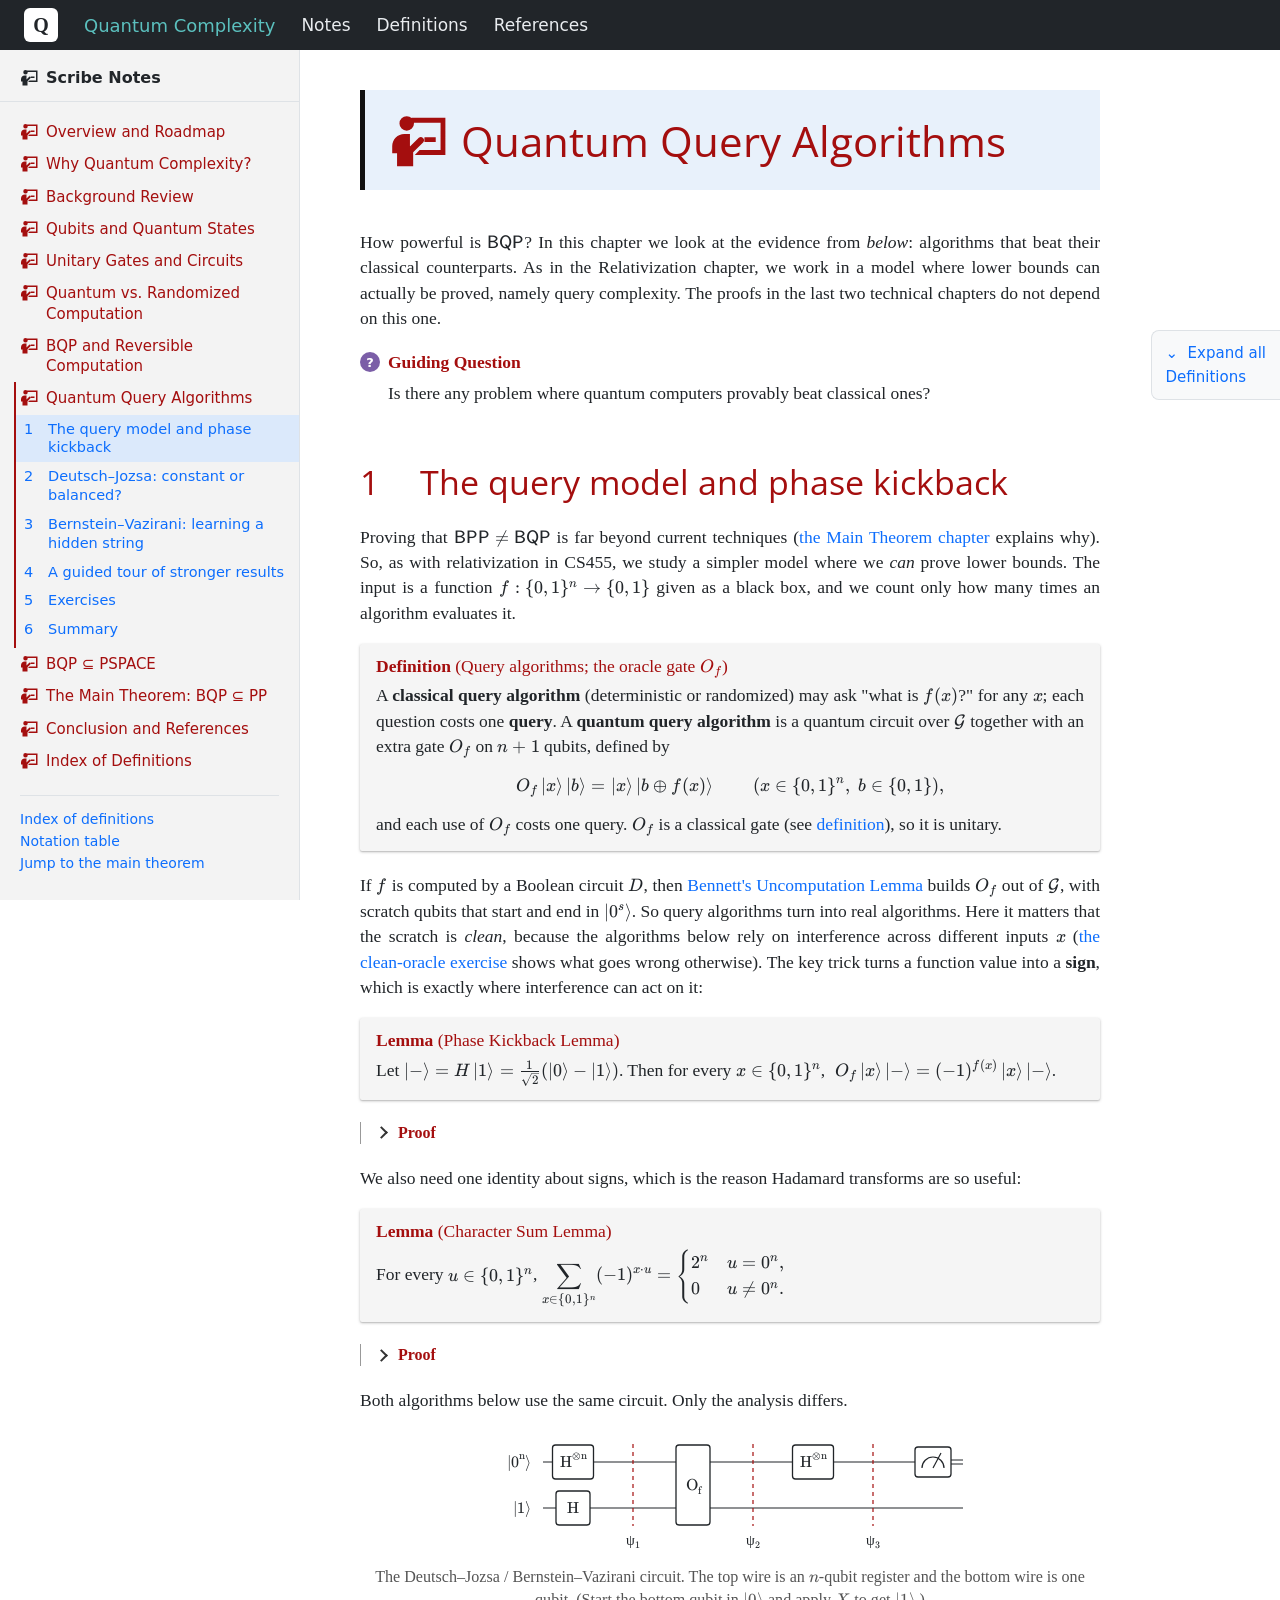
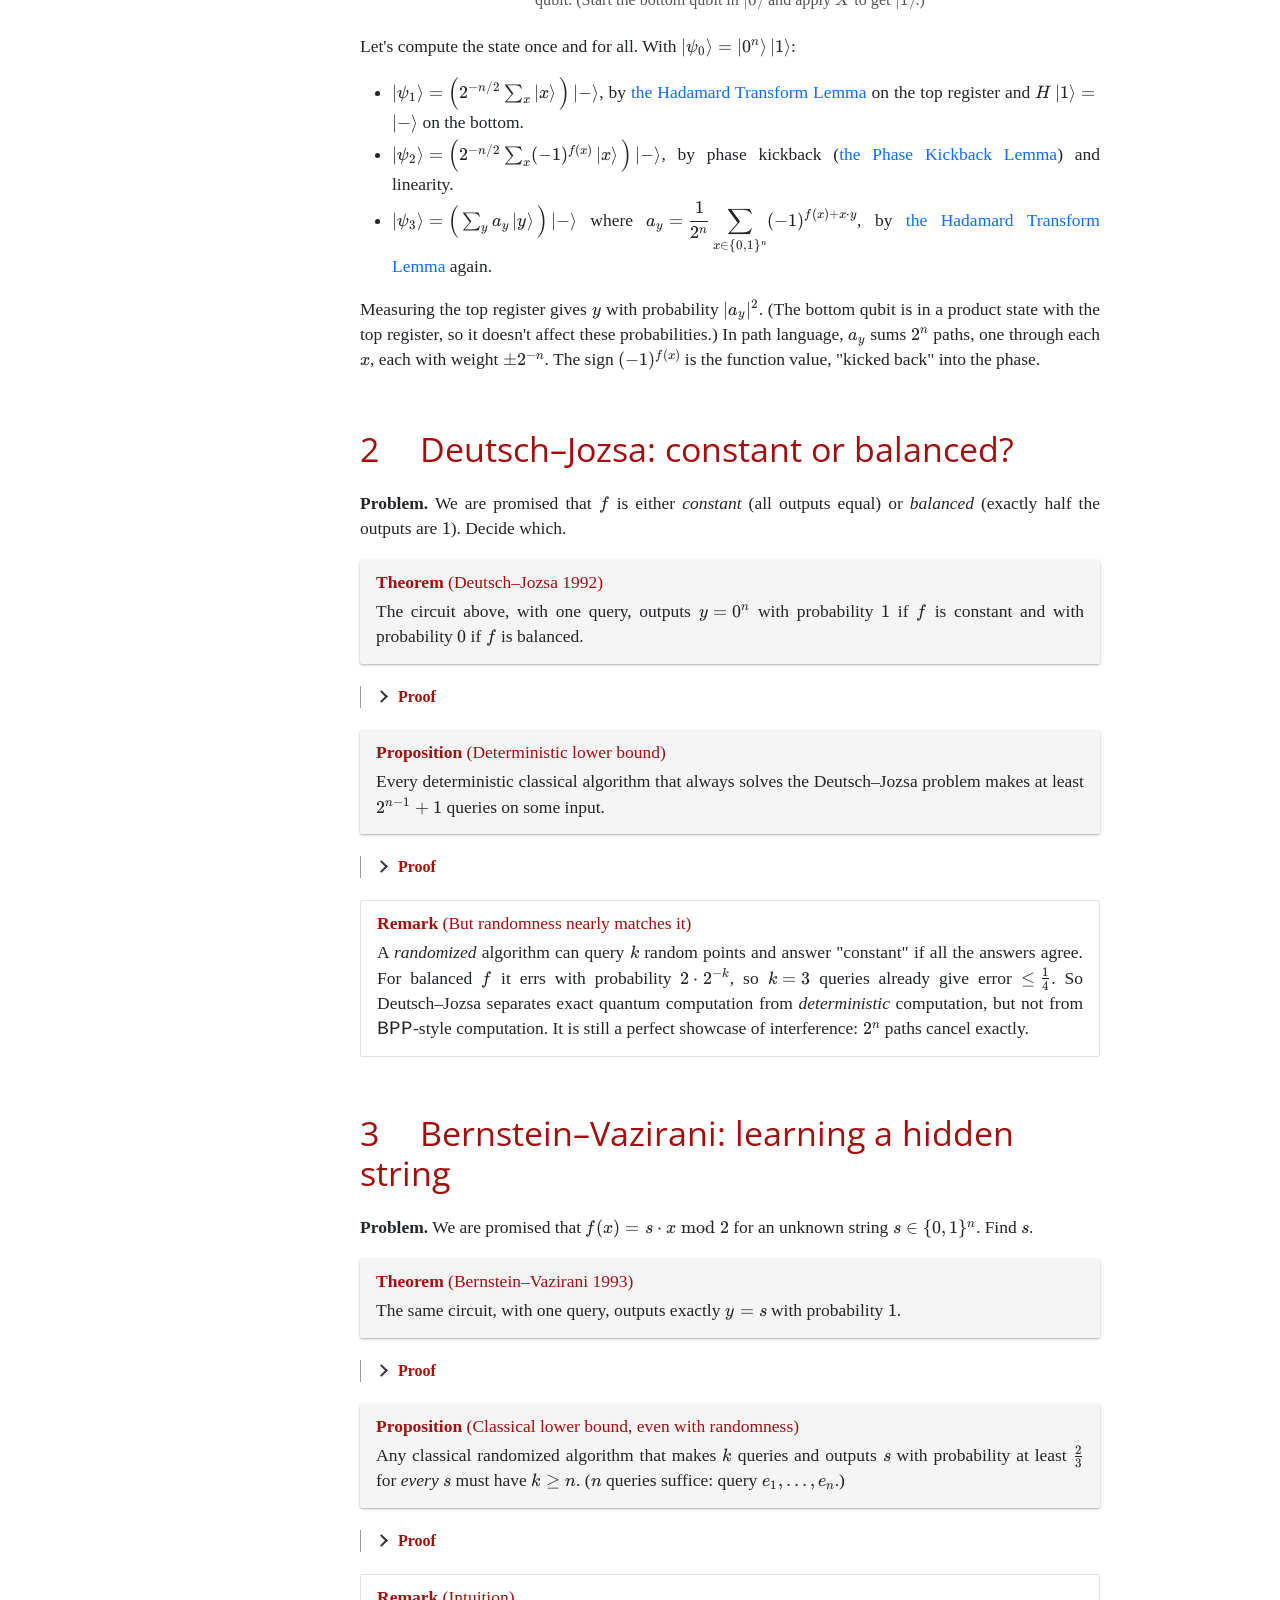
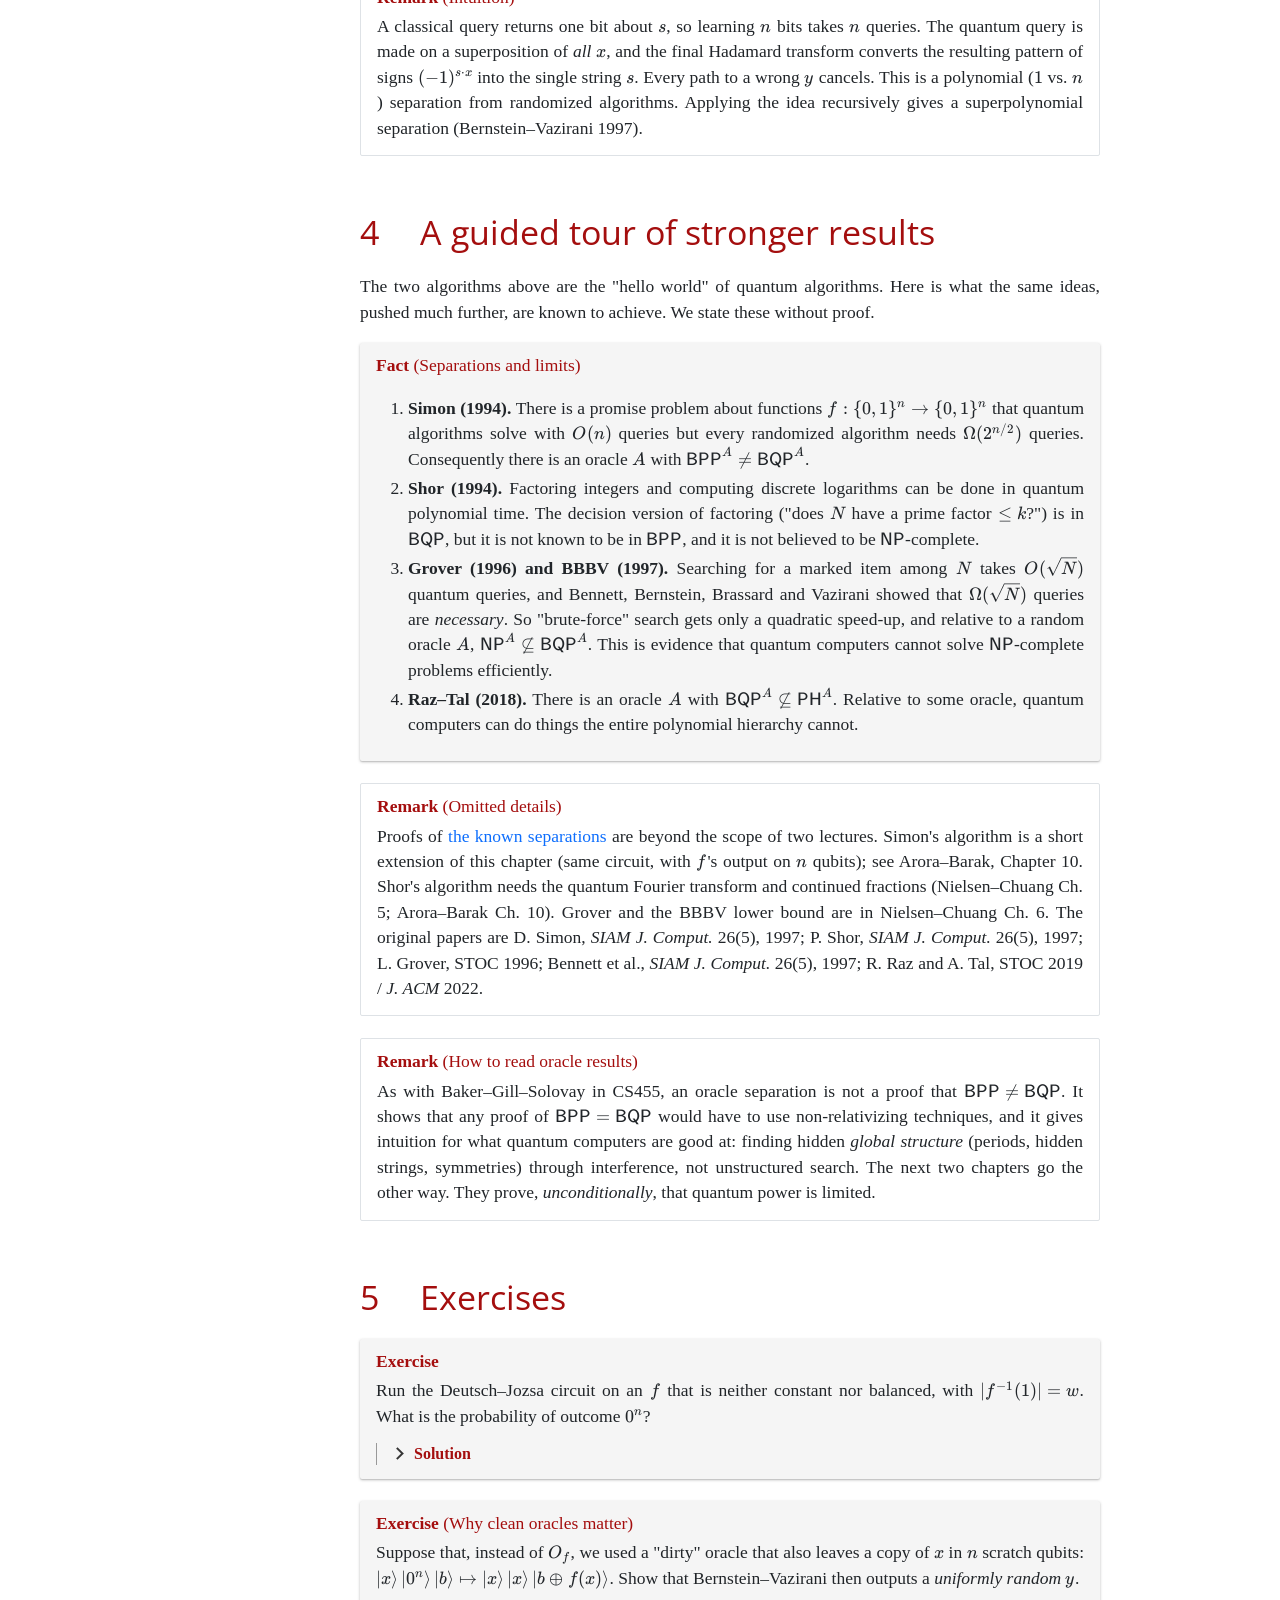
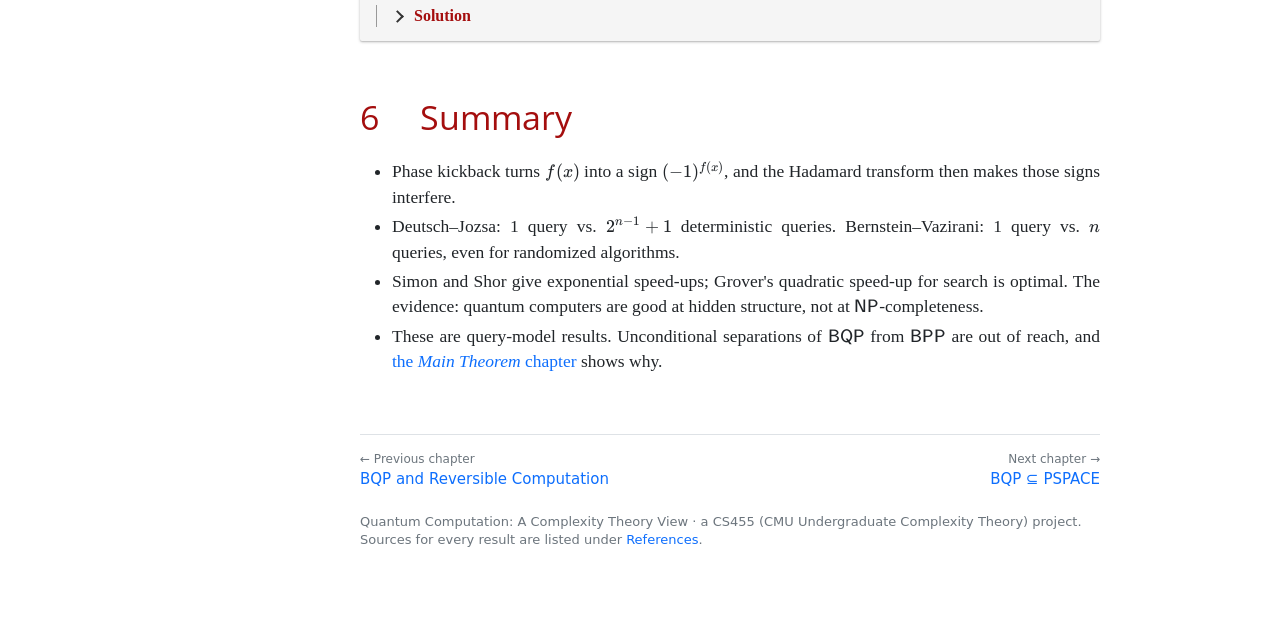
==== commit de3cafcd: "Remove scribe byline from chapter banners Co-Authored-By: Claude Opus 5.5 <noreply@anthropic.com> Cl" ====
--- a/algorithms.html
+++ b/algorithms.html
@@ -6,10 +6,10 @@
   <title>Evidence of Power: Query Algorithms | Quantum Computation</title>
   <link rel="icon" href="data:,">
   <link rel="stylesheet" href="assets/katex/katex.min.css">
-  <link rel="stylesheet" href="assets/site.css">
+  <link rel="stylesheet" href="assets/site.css?v=3">
   <script defer src="assets/katex/katex.min.js"></script>
   <script defer src="assets/katex/contrib/auto-render.min.js"></script>
-  <script defer src="assets/site.js"></script>
+  <script defer src="assets/site.js?v=3"></script>
 </head>
 <body>
 <main><div class="content">
